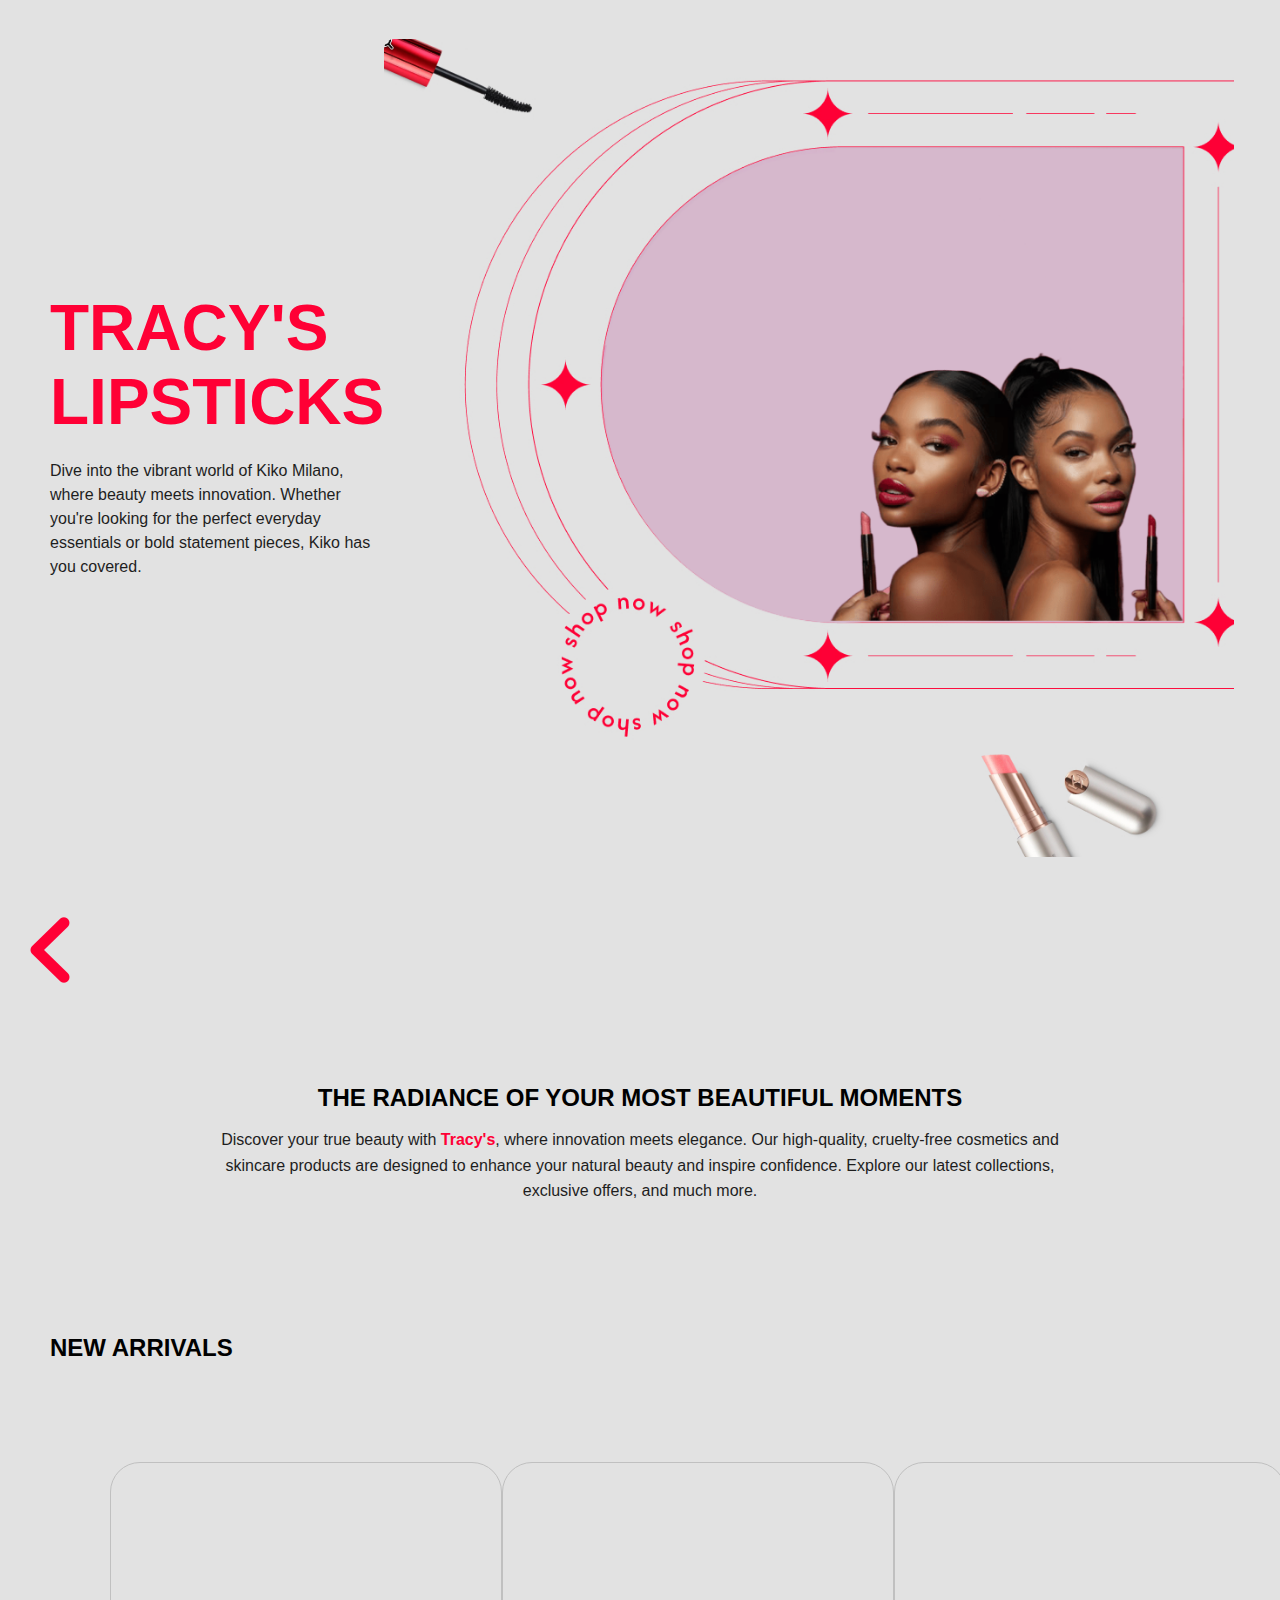
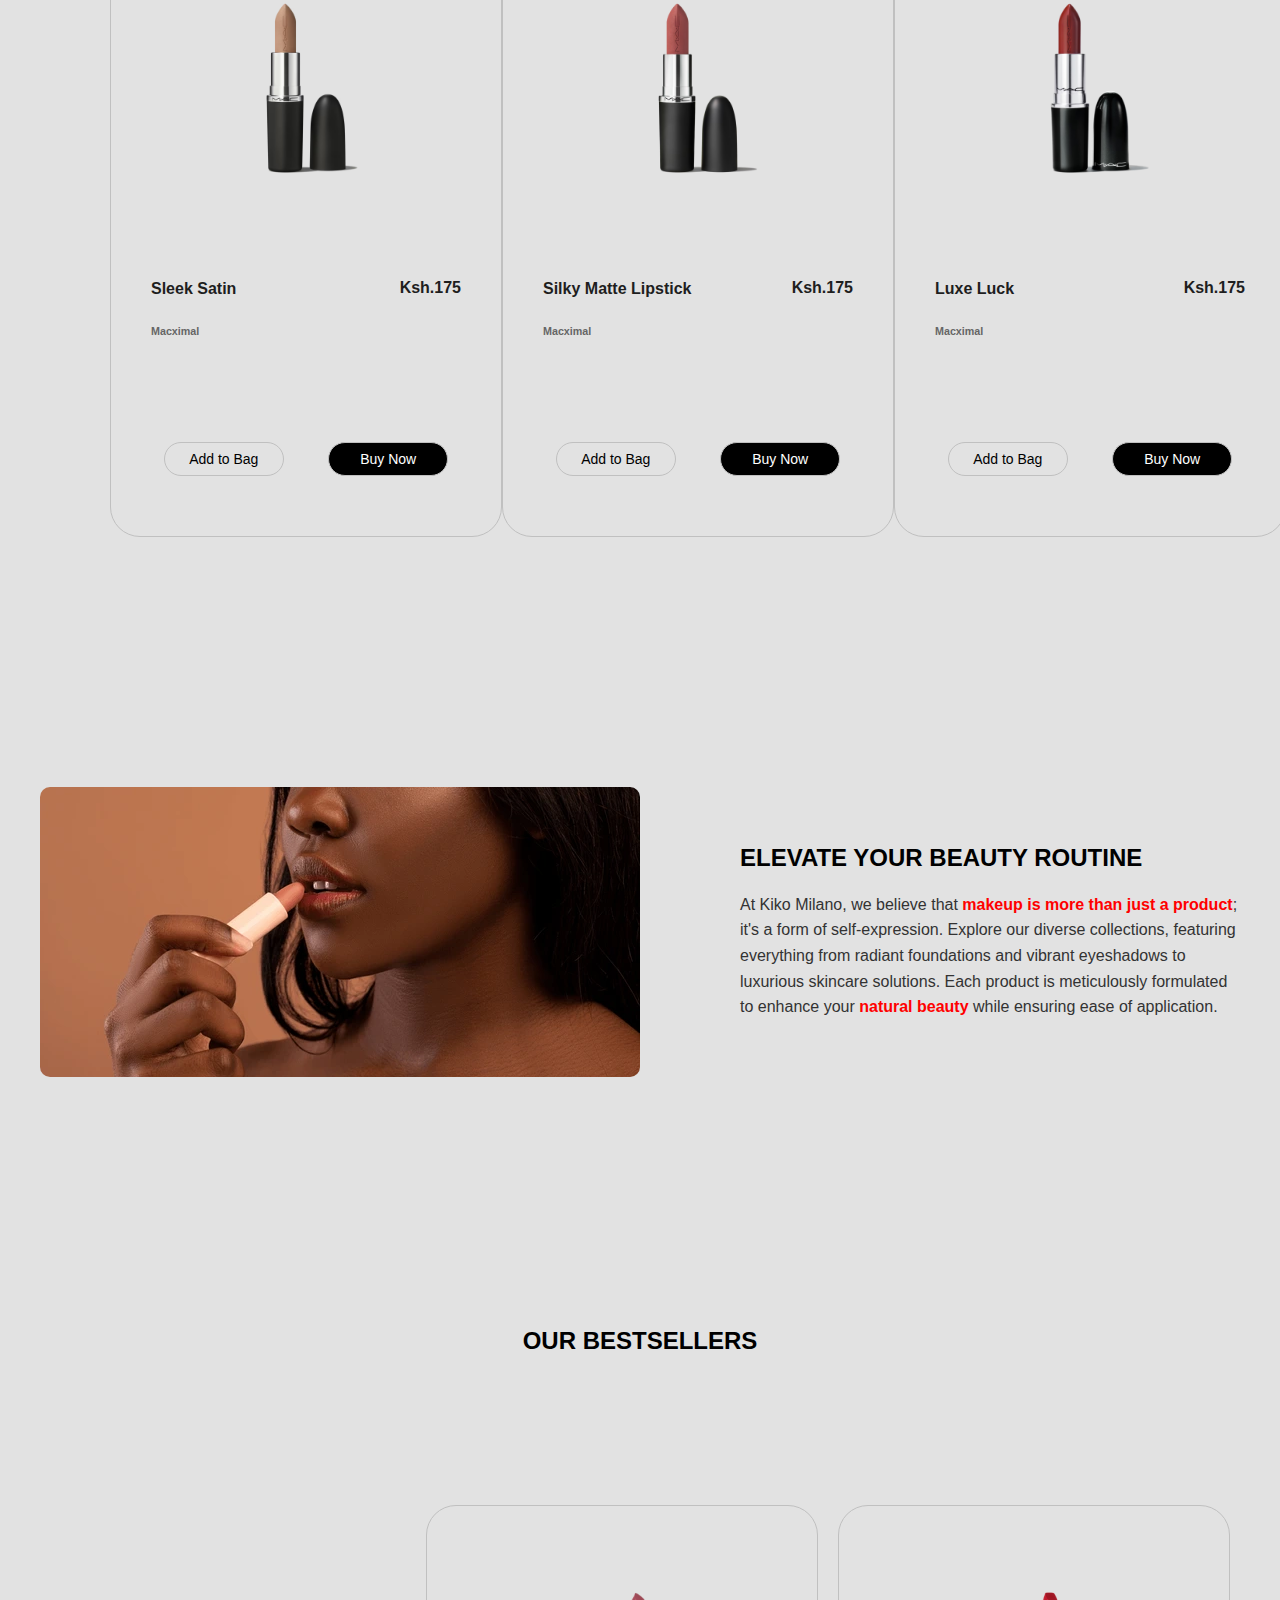
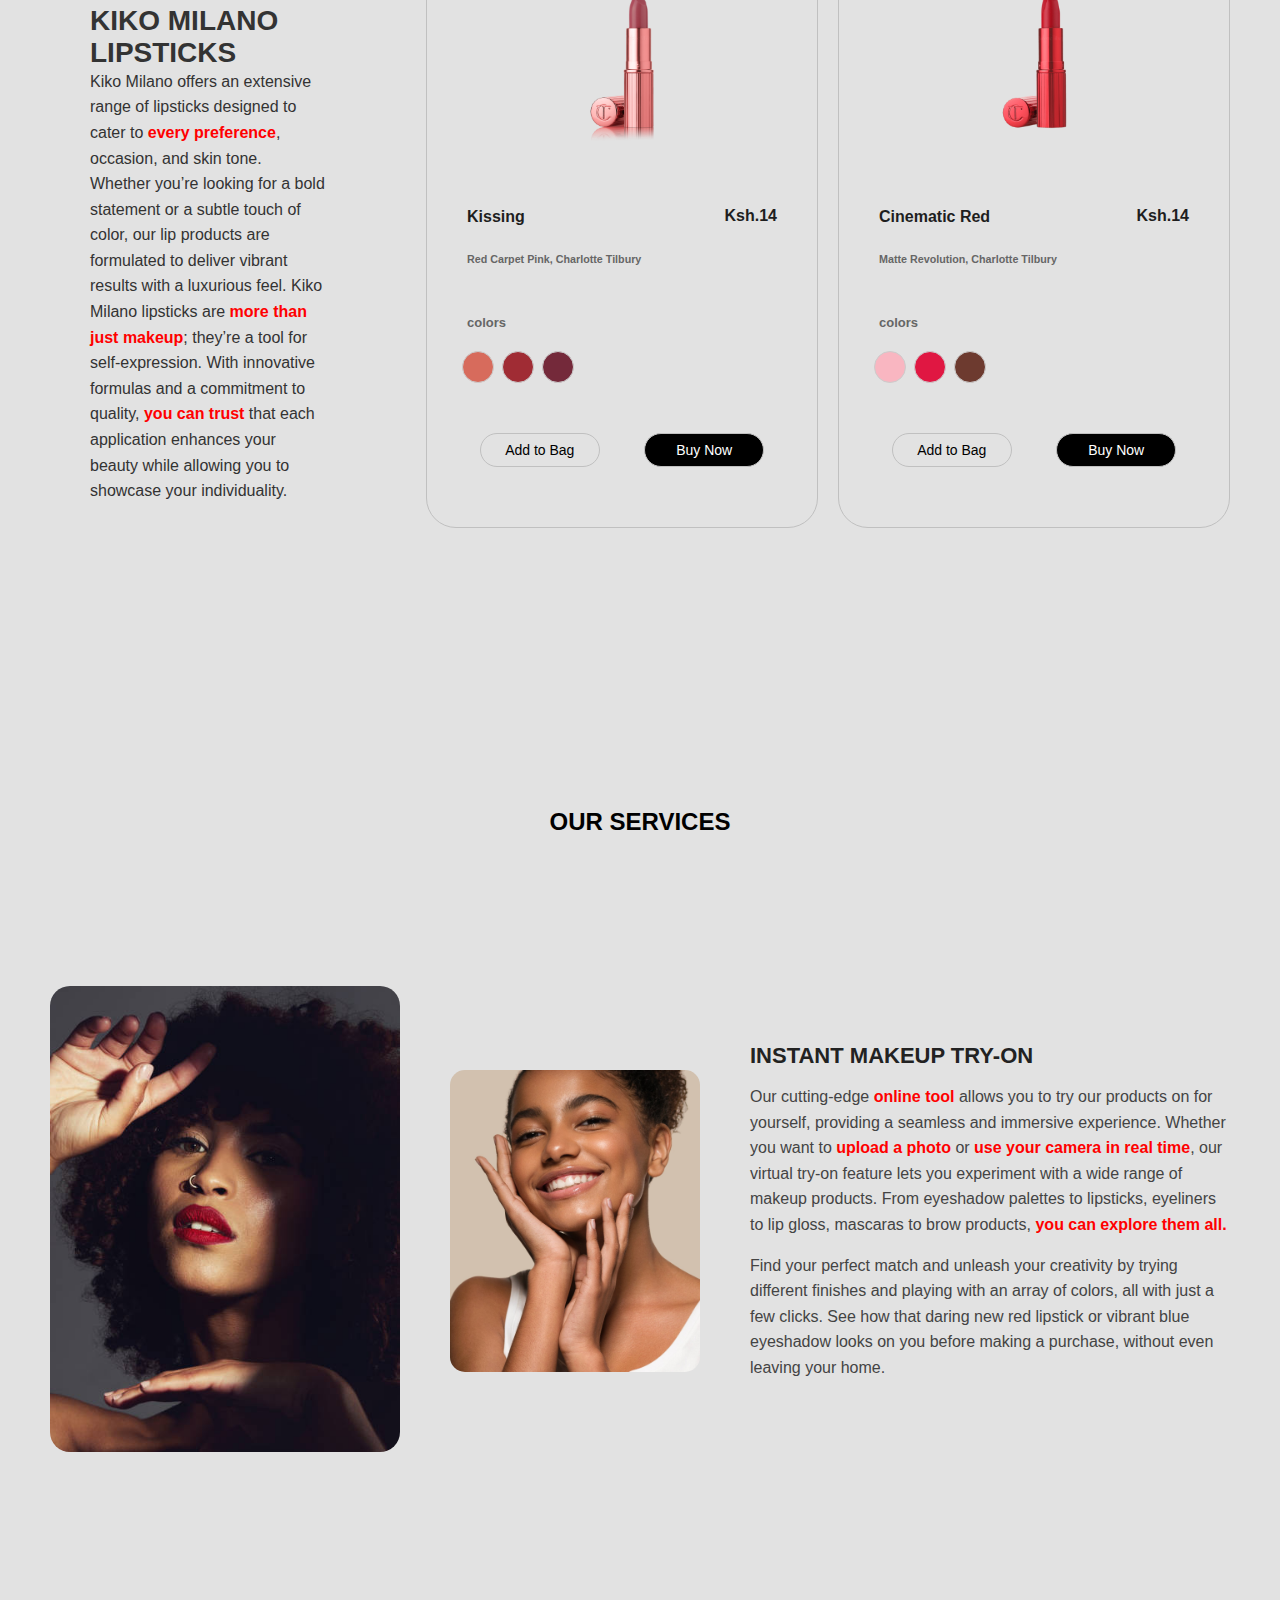
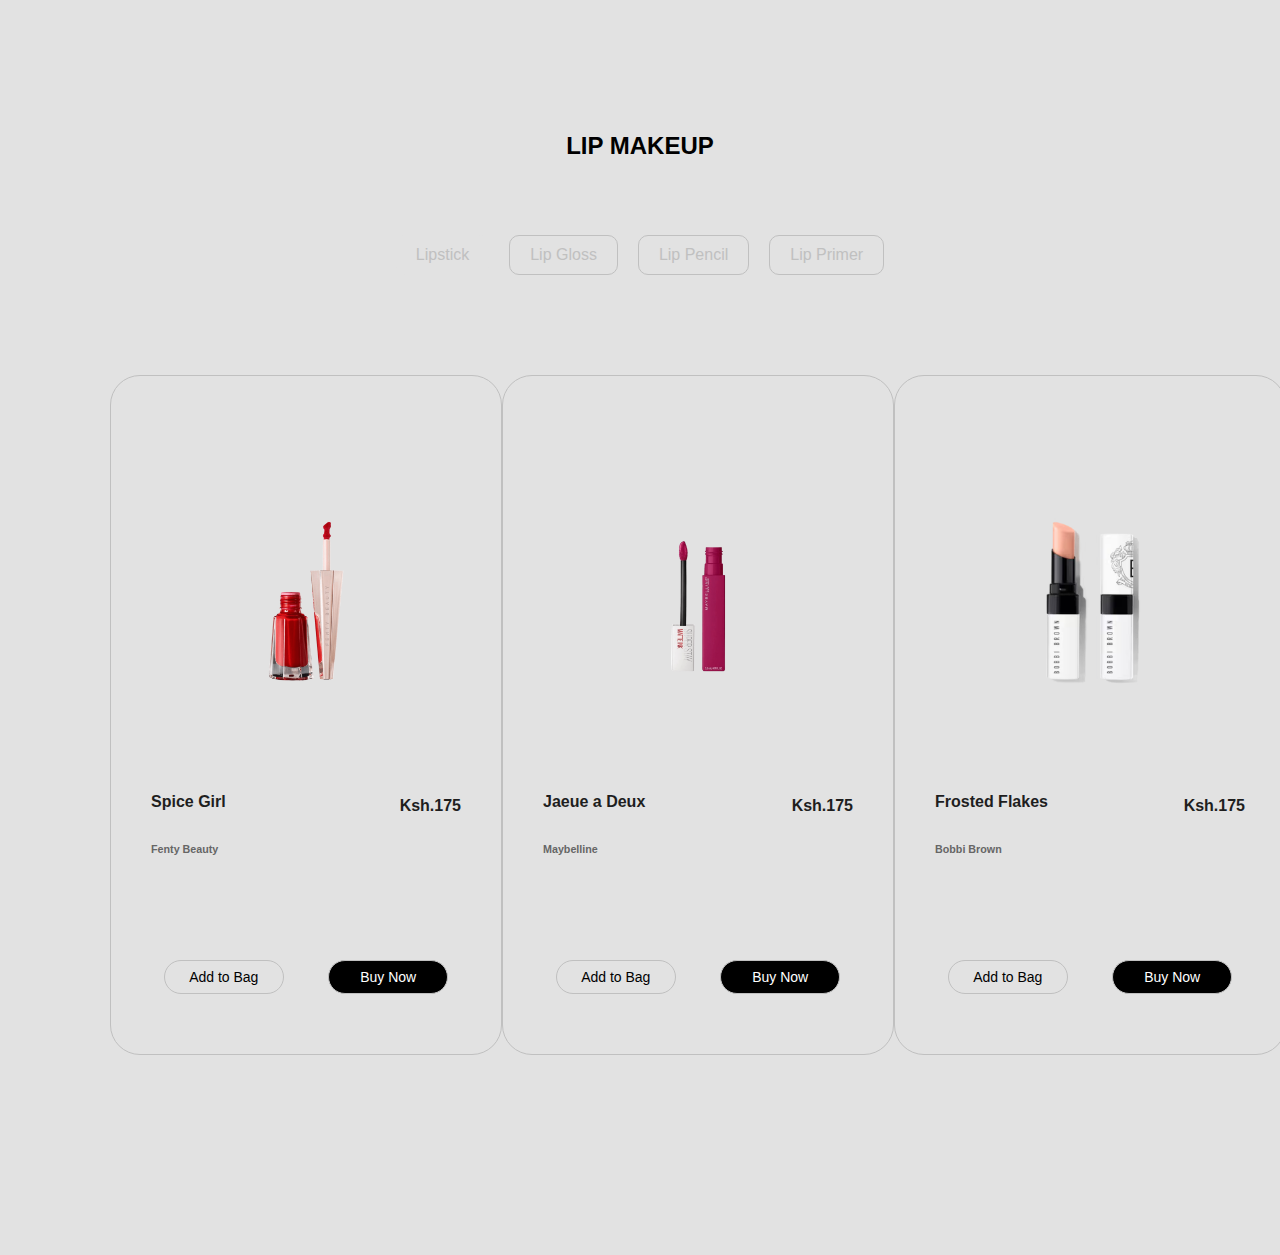
==== lips.html @ 66351087 "html full code" ====
<!DOCTYPE html>
<html lang="en">
<head>
    <meta charset="UTF-8">
    <meta name="viewport" content="width=device-width, initial-scale=1.0">
    <title>Tracy's</title>
    <link rel="stylesheet" href="lips.css">
    <script defer src="lips.js"></script>
</head>

<body>
    <!-- Hero Section -->
    <section class="hero">
        <div class="hero-content">
            <h1>TRACY'S LIPSTICKS</h1>
            <p>Dive into the vibrant world of Kiko Milano, where beauty meets innovation. Whether you're looking for the perfect everyday essentials or bold statement pieces, Kiko has you covered.</p>            
        </div>
        <div class="hero-image">
            <img src="images/hero.png" alt="Hero Banner">
        </div>
    </section>

    <!-- Back Button Section -->
    <div class="back-arrow">
        <a href="index.html#shop-by-category">
          <img src="images/ic_bacc.png" alt="Home">
        </a>
    </div>


    <!-- Highlighted Section -->
    <section class="highlight-section">
        <h2>THE RADIANCE OF YOUR MOST BEAUTIFUL MOMENTS</h2>
        <p>Discover your true beauty with <span class="brand">Tracy's</span>, where innovation meets elegance. Our high-quality, cruelty-free cosmetics and skincare products are designed to enhance your natural beauty and inspire confidence. Explore our latest collections, exclusive offers, and much more.</p>
    </section>

    <!-- New Arrivals Section -->
    <section id="new-arrivals" class="new-arrivals">
        <h2>NEW ARRIVALS</h2>
        <div class="product-grid">
            <div class="product-card">
                <img src="images/mac_one.avif" alt="3D Hydra Lip Gloss">
                <h4>Sleek Satin</h4>
                <p>Ksh.175</p>
                <h6>Macximal</h6>
                <button>Add to Bag</button>
                <button>Buy Now</button>
            </div>
            <div class="product-card">
                <img src="images/mac_two.avif" alt="3D Hydra Lip Oil">
                <h4>Silky Matte Lipstick </h4>
                <p>Ksh.175</p>
                <h6>Macximal</h6>
                <button>Add to Bag</button>
                <button>Buy Now</button>
            </div>
            <div class="product-card">
                <img src="images/mac_three.avif" alt="Mascara">
                <h4>Luxe Luck</h4>
                <p>Ksh.175</p>
                <h6>Macximal</h6>
                <button>Add to Bag</button>
                <button>Buy Now</button>
            </div>
            <div class="product-card">
                <img src="images/mac_four.avif" alt="Water Eyeshadow">
                <h4>Lusterglass Sheer Shine</h4>
                <p>Ksh.175</p>
                <h6>Macximal</h6>
                <button>Add to Bag</button>
                <button>Buy Now</button>
            </div>
        </div>
    </section>

    <!-- Routine Section -->
    <section class="beauty-routine">
        <div class="beauty-container">
            <div class="beauty-image">
                <img src="images/elevate.png" alt="Beauty Model">
            </div>
            <div class="beauty-text">
                <h2>ELEVATE YOUR BEAUTY ROUTINE</h2>
                <p>
                    At Kiko Milano, we believe that <span class="highlight">makeup is more than just a product</span>;
                    it's a form of self-expression. Explore our diverse collections, featuring everything from radiant 
                    foundations and vibrant eyeshadows to luxurious skincare solutions. Each product is meticulously 
                    formulated to enhance your <span class="highlight">natural beauty</span> while ensuring ease of application.
                </p>                
            </div>
        </div>
    </section>


    <!-- Bestsellers Section -->
    <section id="bestsellers" class="bestsellers">
        <h2>OUR BESTSELLERS</h2>
        <div class="bestseller-section active" id="lipstick">
            <div class="bestsellers-container">
                <!-- Left Text Section -->
                <div class="bestsellers-text">
                    <h3>KIKO MILANO LIPSTICKS</h3>
                    <p>
                        Kiko Milano offers an extensive range of lipsticks designed to cater to <span class="highlight">every preference</span>, 
                        occasion, and skin tone. Whether you’re looking for a bold statement or a subtle touch of color, our lip products 
                        are formulated to deliver vibrant results with a luxurious feel. Kiko Milano lipsticks are <span class="highlight">more 
                        than just makeup</span>; they’re a tool for self-expression. With innovative formulas and a commitment to quality, 
                        <span class="highlight">you can trust</span> that each application enhances your beauty while allowing you to showcase 
                        your individuality.
                    </p>
                </div>

                <!-- Right Product Grid -->
                <div class="bestsellers-grid">
                    <div class="bestsellers-card">
                        <img src="images/seller_one.png" alt="Hydra Shiny Lip Stylo">
                        <h4>Kissing</h4>
                        <p>Ksh.14</p>
                        <h6>Red Carpet Pink, Charlotte Tilbury</h6>  
                        <h5>colors</h5>                  
                        <div class="color-options">
                            <span class="color-circle" style="background-color: #d76b5c;"></span>
                            <span class="color-circle" style="background-color: #a02c34;"></span>
                            <span class="color-circle" style="background-color: #74293a;"></span>
                        </div>                    
                        <button class="add-to-bag">Add to Bag</button>
                        <button class="buy-now">Buy Now</button>
                    </div>

                    <div class="bestsellers-card">
                        <img src="images/seller_two.png" alt="Jelly Stylo">
                        <h4>Cinematic Red</h4>            
                        <p>Ksh.14</p>
                        <h6>Matte Revolution, Charlotte Tilbury</h6>
                        <h5>colors</h5>
                        <div class="color-options">
                            <span class="color-circle" style="background-color: #f9b6c1;"></span>
                            <span class="color-circle" style="background-color: #e01742;"></span>
                            <span class="color-circle" style="background-color: #6d3a2f;"></span>
                        </div>                    
                        <button class="add-to-bag">Add to Bag</button>
                        <button class="buy-now">Buy Now</button>
                    </div>
                </div>
            </div>
        </div>
    </section>

    
    <!-- Services Section -->
    <section id="services" class="services">
        <h2>OUR SERVICES</h2>    
        <div class="services-container">
            <!-- Left Side: Images -->
            <div class="services-images">
                <img src="images/serve_one.jpg" alt="Makeup Try-On" class="large-image">
                <img src="images/serve_two.jpg" alt="Makeup Try-On Result" class="small-image">
            </div>

            <!-- Right Side: Text Content -->
            <div class="services-text">
                <h3>INSTANT MAKEUP TRY-ON</h3>
                <p>
                    Our cutting-edge <a href="#">online tool</a> allows you to try our products on for yourself, 
                    providing a seamless and immersive experience. Whether you want to 
                    <a href="#">upload a photo</a> or <a href="#">use your camera in real time</a>, our virtual try-on feature 
                    lets you experiment with a wide range of makeup products. From eyeshadow palettes to lipsticks, 
                    eyeliners to lip gloss, mascaras to brow products, 
                    <span class="highlight">you can explore them all.</span>
                </p>
                <p>
                    Find your perfect match and unleash your creativity by trying different finishes 
                    and playing with an array of colors, all with just a few clicks. See how that 
                    daring new red lipstick or vibrant blue eyeshadow looks on you before making 
                    a purchase, without even leaving your home.
                </p>
            </div>
        </div>
    </section>


    <!-- Lip Makeup Section -->
    <section id="lip-makeup" class="lip-makeup">
        <h2>LIP MAKEUP</h2>
        <div class="tabs">
            <button class="tab active" data-tab="lipstick">Lipstick</button>
            <button class="tab" data-tab="lip-gloss">Lip Gloss</button>
            <button class="tab" data-tab="lip-pencil">Lip Pencil</button>
            <button class="tab" data-tab="lip-primer">Lip Primer</button>
        </div>
        <div class="product-grid">
            <div class="makeup-card">
                <img src="images/fenty.png" alt="Satin Shine Lipstick">                
                <h4>Spice Girl</h4>
                <p>Ksh.175</p>
                <h6>Fenty Beauty</h6>
                <button>Add to Bag</button>
                <button>Buy Now</button>
            </div>
            <div class="makeup-card">
                <img src="images/maybelline.png" alt="Hydra-Glow Lipstick">
                <h4>Jaeue a Deux</h4>
                <p>Ksh.175</p>
                <h6>Maybelline</h6>
                <button>Add to Bag</button>
                <button>Buy Now</button>
            </div>
            <div class="makeup-card">
                <img src="images/luxe.avif" alt="Glass Glaze Lip Lacquer">
                <h4>Frosted Flakes</h4>
                <p>Ksh.175</p>
                <h6>Bobbi Brown</h6>
                <button>Add to Bag</button>
                <button>Buy Now</button>
            </div>
            <div class="makeup-card">
                <img src="images/ysl.png" alt="Watery Touch Lip Stylo">                
                <h4>Platinum Spray</h4>
                <p>Ksh.175</p>
                <h6>Yves Saint Laurent</h6>
                <button>Add to Bag</button>
                <button>Buy Now</button>
            </div>
        </div>
    </section>
</body>
</html>
---- lips.css ----
/* Global Styles */
body {
  margin: 0;
  font-family: "AFACAD", sans-serif;
  color: #1E1E1E;
  background-color: #E2E2E2;
}

h1, h2, h3 {
  font-family: "ENGRAVERSGOTHIC", sans-serif;
  color: #FF0035;
  margin: 0;
}

h1 {
  font-size: 64px;
}

h2 {
  font-size: 48px;
}

h3 {
  font-size: 32px;
}

h4 {
  font-size: 16px;
  color: #1E1E1E;
  margin: 0;
  line-height: 1.5;
}

p {
  font-size: 16px;
  color: #1E1E1E;
  margin: 0;
  line-height: 1.5;
}

/* Hero Section */
.hero {
  display: flex;
  justify-content: space-between;
  align-items: center;
  height: 100vh; /* Ensures it takes the full height of the viewport */
  padding: 50px;
  background-color: #E2E2E2;
  box-sizing: border-box; /* Includes padding in the height calculation */
}

.hero-content {
  max-width: 50%;
}

.hero-content h1 {
  margin-bottom: 20px;
}

.hero-content p {
  margin-bottom: 30px;
}

.hero-buttons button {
  font-size: 16px;
  padding: 10px 20px;
  margin-right: 15px;
  border: none;
  cursor: pointer;
  background-color: #FF0035;
  color: #FFF;
  border-radius: 5px;
}

.hero-image img {
  width: 850px;
  height: auto;
  border-radius: 10px;
}

/* Back Button Styling */
.back-button {
  position: absolute; /* Position it at the top-left of the page */
  top: 20px;
  left: 20px;
  cursor: pointer;
  z-index: 1000; /* Make sure it's above other elements */
}

.back-icon {
  width: 40px; /* Adjust the size of the back icon */
  height: auto;
  transition: transform 0.3s ease; /* Add transition effect */
}

.back-icon:hover {
  transform: scale(1.1); /* Enlarge the icon on hover */
}



/* Highlight Section */
.highlight-section {
  text-align: center;
  padding: 80px 15%;
  background-color: #E2E2E2;
}

.highlight-section h2 {
  font-size: 24px;
  font-family: "ENGRAVERSGOTHIC", sans-serif;
  font-weight: bold;
  text-transform: uppercase;
  color: #000;
  margin-bottom: 15px;
}

.highlight-section p {
  font-size: 16px;
  color: #1E1E1E;
  line-height: 1.6;
}

.highlight-section .brand {
  color: #FF0035;
  font-weight: bold;
}


/* New Arrivals */
.new-arrivals {
  text-align: left;
  padding: 50px;
  background-color: #E2E2E2;
}

.new-arrivals h2 {
  font-size: 24px;
  font-family: "ENGRAVERSGOTHIC", sans-serif;
  font-weight: bold;
  text-transform: uppercase;
  color: #000;
  margin-bottom: 100px;
}

.new-arrivals .product-grid {
  display: grid;
  width: 90%;
  margin-left: 60px;
  grid-template-columns: repeat(4, 1fr);
}

.product-card {
  width: 350px;
  border: 1px solid #C0C0C0;
  padding: 20px;
  border-radius: 30px;
  text-align: center;
  background-color: #E2E2E2;
}

.product-card img {
  width: 60%;
  height: auto;
  margin-top: 100px;
  border-radius: 5px;
}

.product-card h4 {
  text-align: left;
  font-weight: bold;
  font-family: "AFACAD", sans-serif;
  margin-top: 80px;
  margin-left: 20px;
}

.product-card h6 {
  text-align: left;
  color: #666;
  margin-left: 20px;
}

.product-card p {
  text-align: right;
  font-weight: bold;
  font-family: "AFACAD", sans-serif;
  margin-top: -25px;
  margin-right: 20px;
}

.product-card button {
  width: 120px;
  font-size: 14px;
  padding: 8px 15px;
  margin-top: 80px;
  margin-bottom: 40px;
  margin-right: 20px;
  margin-left: 20px;
  border: none;
  cursor: pointer;
  background-color: #E2E2E2;
  color: #000;
  border: 1px solid #C0C0C0;
  border-radius: 35px;
}

.product-card button:last-of-type {
  background-color: black;
  color: white;
}


/* Beauty Routine Section */
.beauty-routine {
  padding: 50px 0;
  background-color: #E2E2E2;
  margin-top: 150px;
  margin-bottom: 150px;
}

.beauty-container {
  display: flex;
  align-items: center;
  justify-content: space-between;
  max-width: 1200px;
  margin: 0 auto;
  gap: 100px;
}

.beauty-image {
  flex: 1;
}

.beauty-image img {
  width: 600px;
  height: auto;
  border-radius: 10px;
  display: block;
}

.beauty-text {
  flex: 1;
  text-align: left;
}

.beauty-text h2 {
  font-size: 24px;
  font-weight: bold;
  color: #000;
}

.beauty-text p {
  font-size: 16px;
  color: #333;
  line-height: 1.6;
  margin-top: 20px;
}

.highlight {
  color: red;
  font-weight: bold;
}


/* Bestsellers Section */
.bestsellers {
  padding: 50px;
  background-color: #E2E2E2;
  text-align: center;
  margin-bottom: 150px;
}

.bestsellers h2 {
  font-size: 24px;
  font-weight: bold;
  color: #000;
  margin-bottom: 30px;
}

.bestsellers-container {
  display: flex;
  margin: 0 auto;
  max-width: 1500px;
  margin-top: 150px;
  gap: 100px;
}

.bestsellers-text {
  flex: 1;
  text-align: left;
  max-width: 800px;
  margin-left: 40px;
  margin-top: 100px;
}

.bestsellers-text h3 {
  font-size: 28px;
  font-weight: bold;
  color: #333;
}

.bestsellers-text p {
  font-size: 16px;
  color: #333;
  line-height: 1.6;
}

.highlight {
  color: red;
  font-weight: bold;
}

.bestsellers-grid {
  flex: 1;
  display: grid;
  grid-template-columns: repeat(2, 1fr);
  gap: 20px;
}

.bestsellers-card {
  width: 350px;
  border: 1px solid #C0C0C0;
  padding: 20px;
  border-radius: 30px;
  text-align: center;
  background-color: #E2E2E2;
}

.bestsellers-card img {
  width: 50%;
  height: auto;
  margin-top: 50px;
  border-radius: 5px;
}

.bestsellers-card h4 {
  text-align: left;
  font-weight: bold;
  font-family: "AFACAD", sans-serif;
  margin-top: 50px;
  margin-left: 20px;
}

.bestsellers-card h5 {
  text-align: left;
  font-size: 13px;
  font-weight: bold;
  color: #666;
  margin-top: 50px;
  font-family: "AFACAD", sans-serif;
  margin-left: 20px;
}

.bestsellers-card h6 {
  text-align: left;
  color: #666;
  margin-left: 20px;
}

.bestsellers-card p {
  text-align: right;
  font-weight: bold;
  font-family: "AFACAD", sans-serif;
  margin-top: -25px;
  margin-right: 20px;
}

.bestsellers-card button {
  width: 120px;
  font-size: 14px;
  padding: 8px 15px;
  margin-top: 40px;
  margin-bottom: 40px;
  margin-right: 20px;
  margin-left: 20px;
  border: none;
  cursor: pointer;
  background-color: #E2E2E2;
  color: #000;
  border: 1px solid #C0C0C0;
  border-radius: 35px;
}

.bestsellers-card button:last-of-type {
  background-color: black;
  color: white;
}

.color-options {
  display: flex;
  justify-content: left;
  gap: 8px;
  margin: 10px 0;
  margin-top: 20px;
  margin-left: 15px;
}

.color-circle {
  width: 30px;
  height: 30px;
  border-radius: 50%;
  display: inline-block;
  border: 1px solid #ccc;
}

.see-colors {
  font-size: 12px;
  color: #666;
}


/* Services Section */
.services {
  padding: 80px 50px;
  background-color: #E2E2E2;
  text-align: center;
  margin-bottom: 150px;
}

.services h2 {
  font-size: 24px;
  font-weight: bold;
  color: #000;
  margin-bottom: 20px;
}


/* Services Content */
.services-container {
  display: flex;
  align-items: center;
  justify-content: center;
  max-width: 1200px;
  margin: 0 auto;
  margin-top: 150px;
  gap: 350px;
}

/* Left: Image Container */
.services-images {
  position: relative;
  display: flex;
  align-items: center;
  gap: 20px;
}

.large-image {
  width: 350px;
  border-radius: 20px;
}

.small-image {
  width: 250px;
  position: absolute;
  right: -300px;
  bottom: 80px;
  border-radius: 15px;
}

/* Right: Text Content */
.services-text {
  text-align: left;
  max-width: 500px;
}

.services-text h3 {
  font-size: 22px;
  font-weight: bold;
  color: #222;
  margin-bottom: 15px;
}

.services-text p {
  font-size: 16px;
  color: #444;
  line-height: 1.6;
  margin-bottom: 15px;
}

.services-text a {
  color: red;
  text-decoration: none;
  font-weight: bold;
}

.highlight {
  color: red;
  font-weight: bold;
}


/* Lip Makeup Section */
.lip-makeup {
  padding: 50px;
  background-color: #E2E2E2;
  margin-bottom: 150px;
}

.lip-makeup h2 {
  font-size: 24px;
  font-weight: bold;
  color: #000;
  margin-bottom: 20px;
  text-align: center;
  margin-bottom: 30px;
}

.lip-makeup .product-grid {
  display: grid;
  width: 90%;
  margin-left: 60px;
  grid-template-columns: repeat(4, 1fr);
}

.tabs {
  display: flex;
  justify-content: center;
  margin-top: 75px;
  margin-bottom: 100px;
}

.tabs .tab {
  font-size: 16px;
  padding: 10px 20px;
  margin: 0 10px;
  border: 1px solid #C0C0C0;
  cursor: pointer;
  background-color: #E2E2E2;
  color: #C0C0C0;
  border-radius: 10px;
}

.tabs .tab.active {
  background-color: #E2E2E2;
  color: #C0C0C0;
  border: none;
}



.makeup-card {
  width: 350px;
  border: 1px solid #C0C0C0;
  padding: 20px;
  border-radius: 30px;
  text-align: center;
  background-color: #E2E2E2;
}

.makeup-card img {
  width: 60%;
  height: auto;
  margin-top: 100px;
  border-radius: 5px;
}

.makeup-card h4 {
  text-align: left;
  font-weight: bold;
  font-family: "AFACAD", sans-serif;
  margin-top: 80px;
  margin-left: 20px;
}

.makeup-card p {
  text-align: right;
  font-weight: bold;
  font-family: "AFACAD", sans-serif;
  margin-top: -20px;
  margin-right: 20px;
}

.makeup-card h6 {
  text-align: left;
  color: #666;
  margin-left: 20px;
}

.makeup-card button {
  width: 120px;
  font-size: 14px;
  padding: 8px 15px;
  margin-top: 80px;
  margin-bottom: 40px;
  margin-right: 20px;
  margin-left: 20px;
  border: none;
  cursor: pointer;
  background-color: #E2E2E2;
  color: #000;
  border: 1px solid #C0C0C0;
  border-radius: 35px;
}

.makeup-card button:last-of-type {
  background-color: black;
  color: white;
}
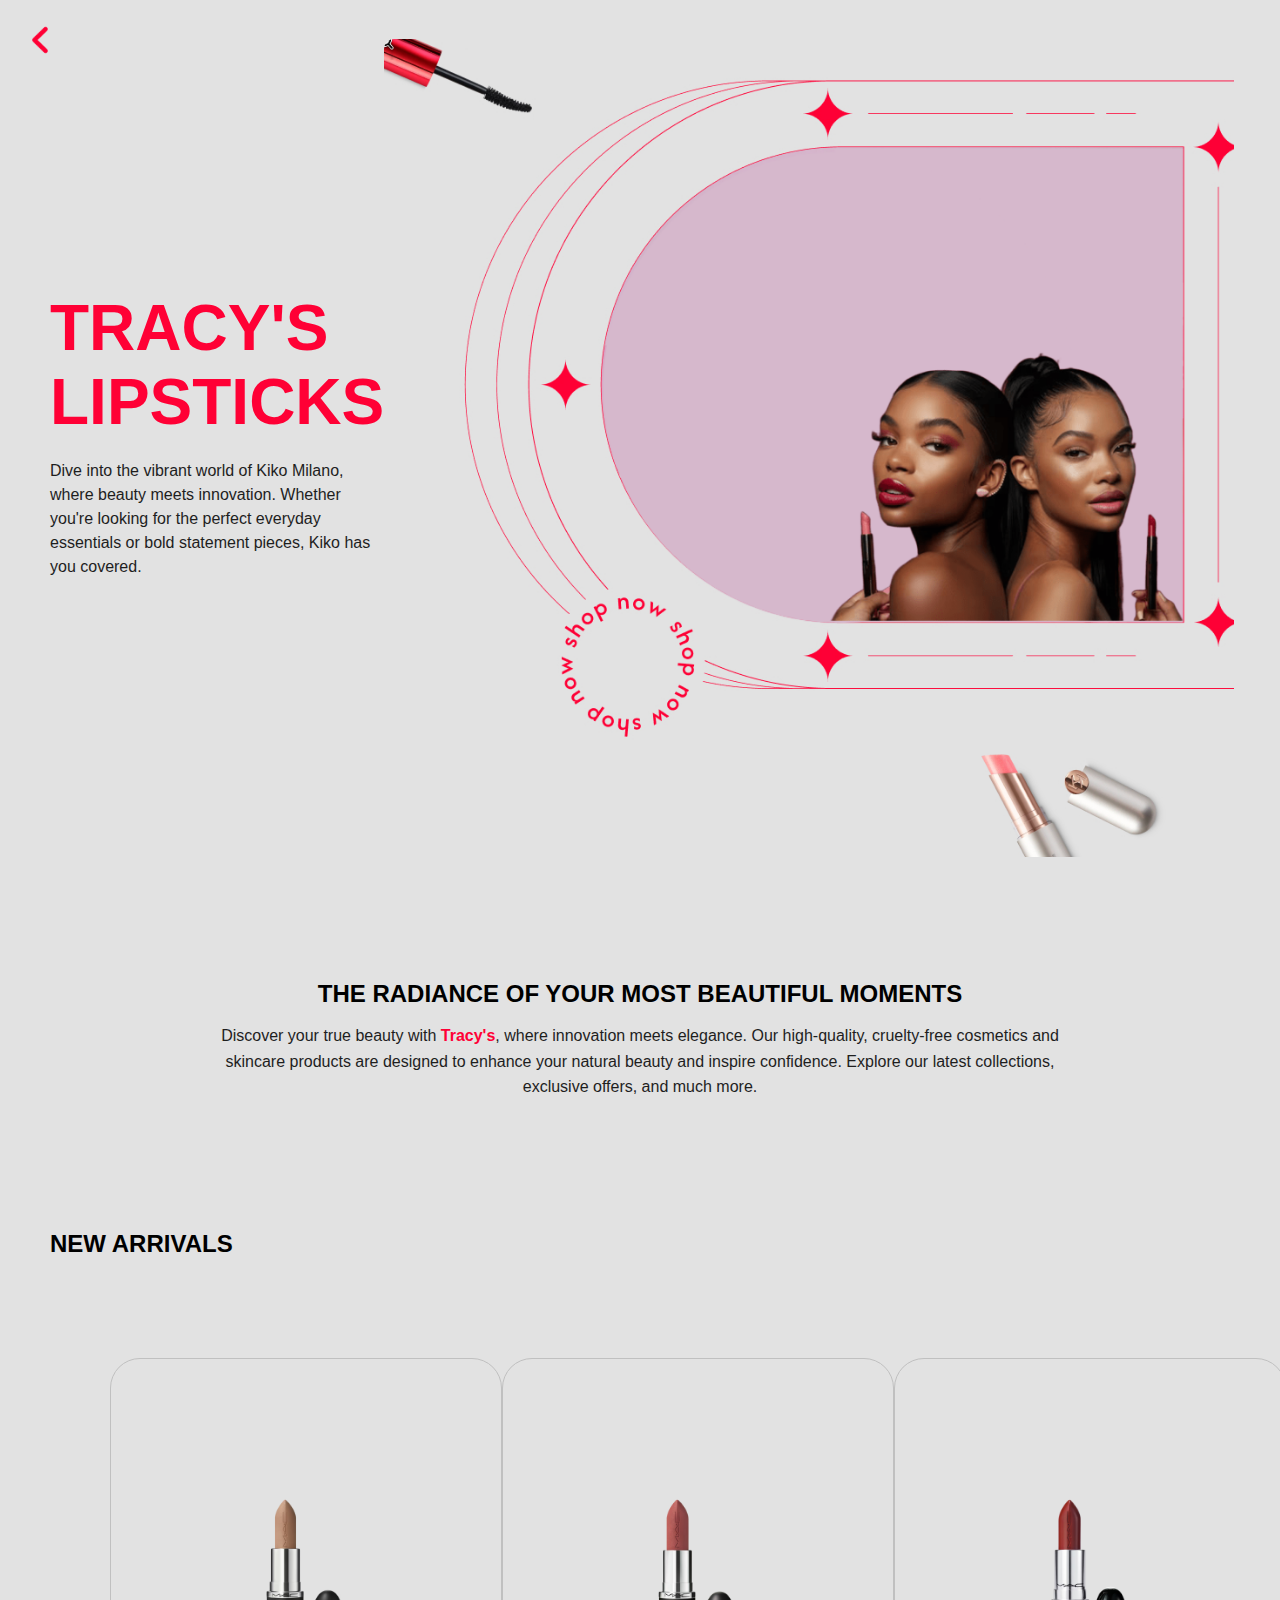
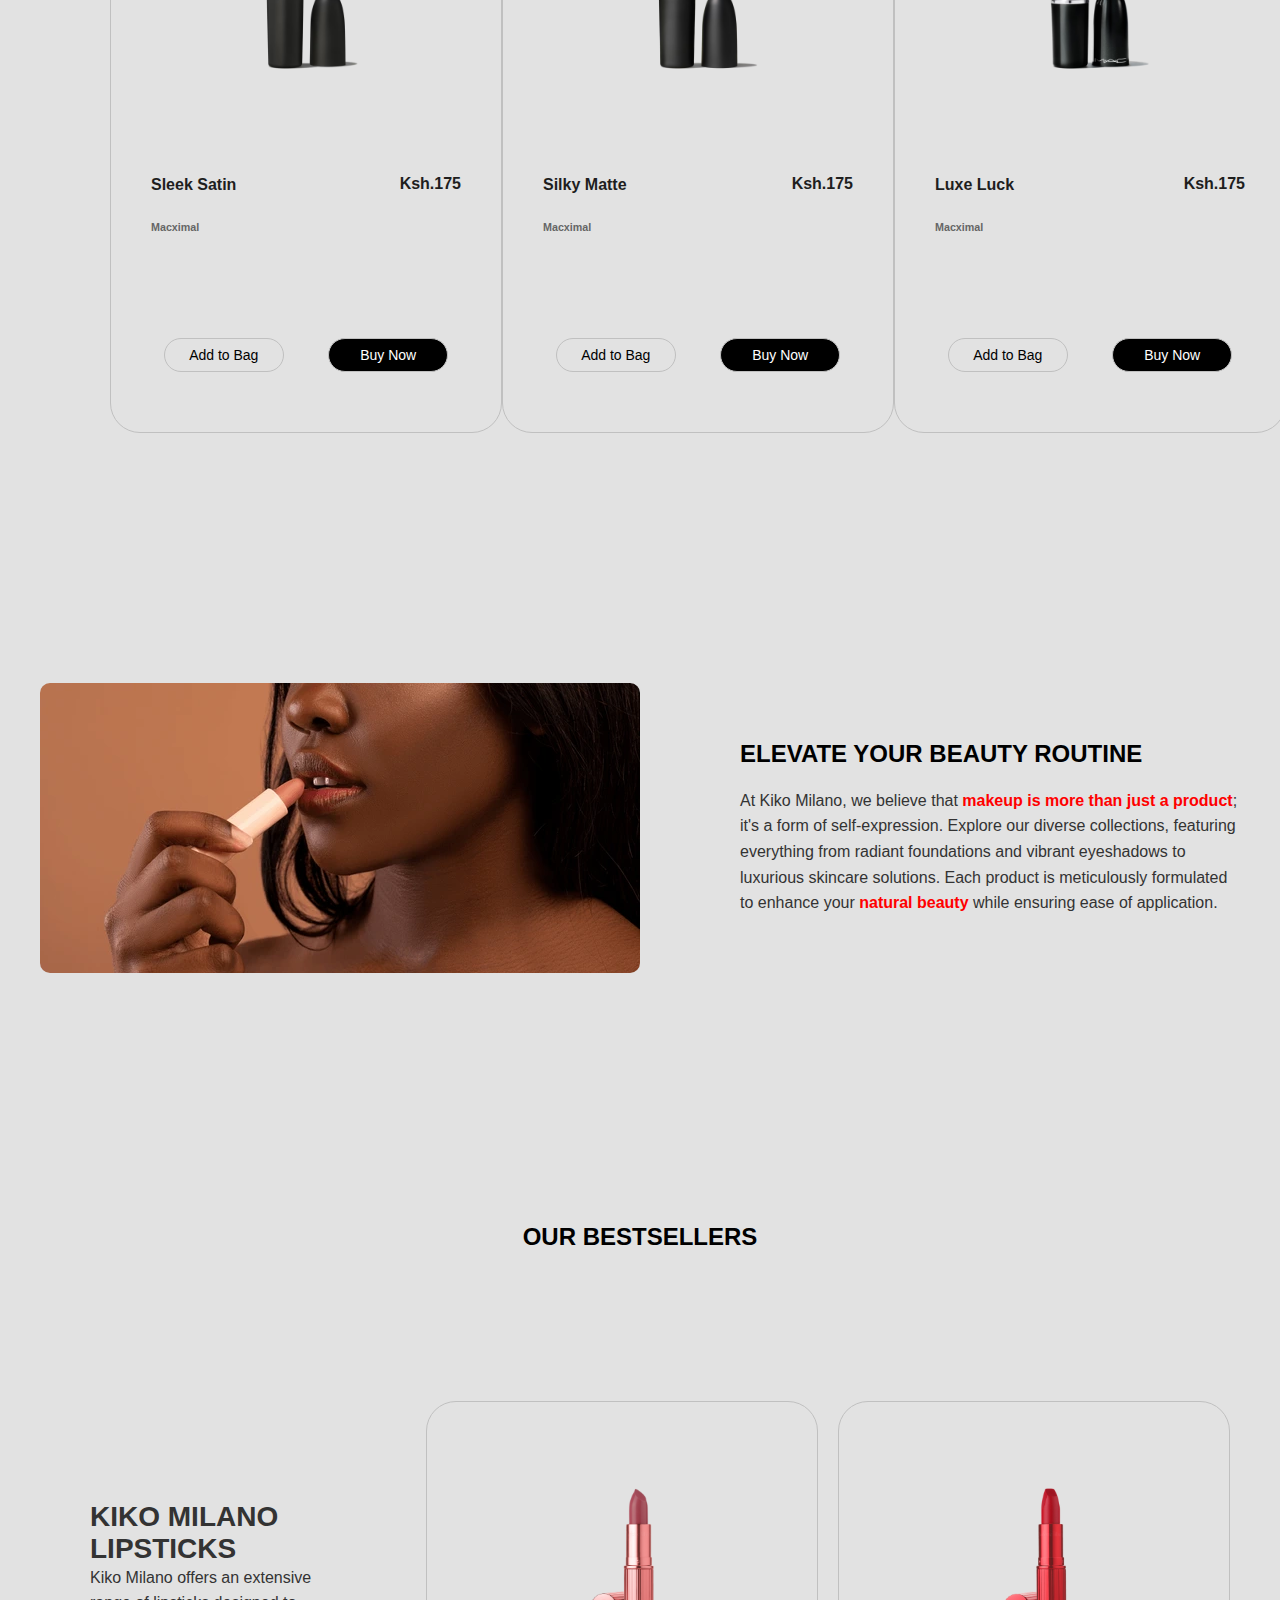
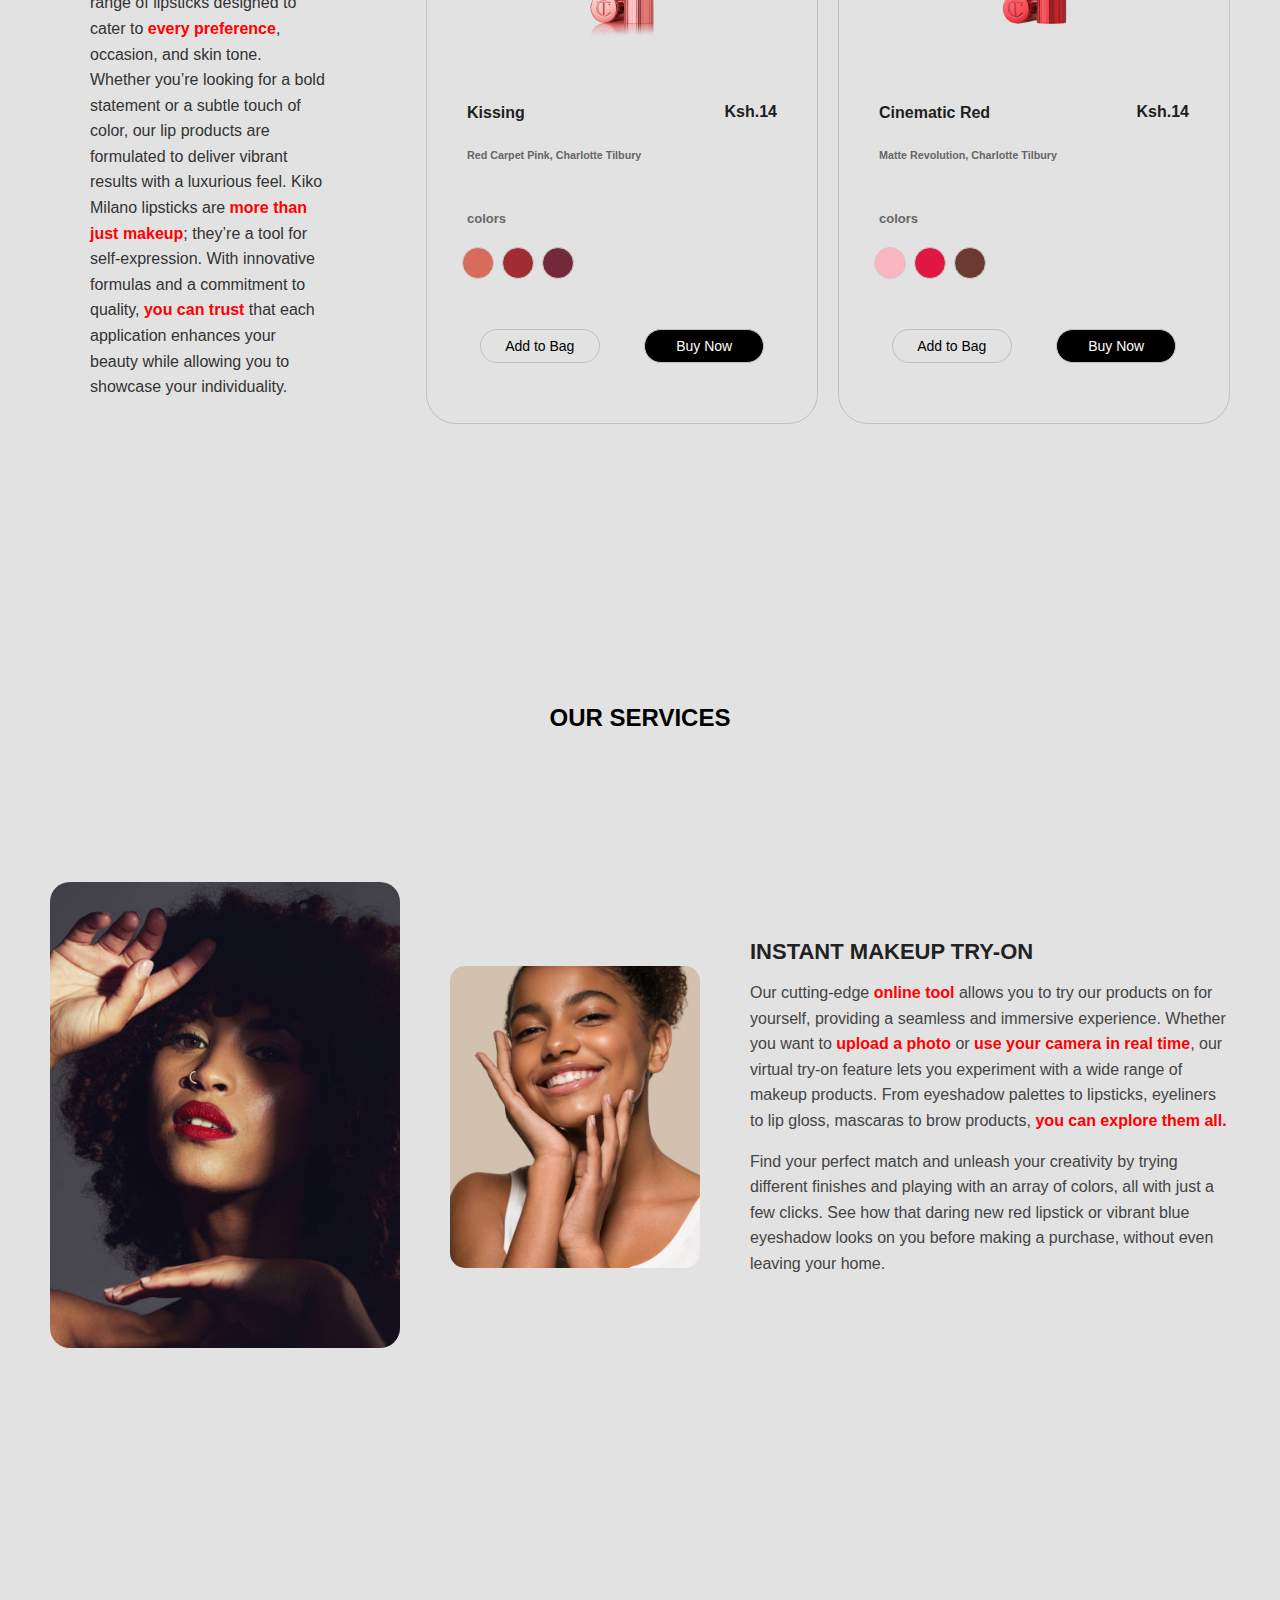
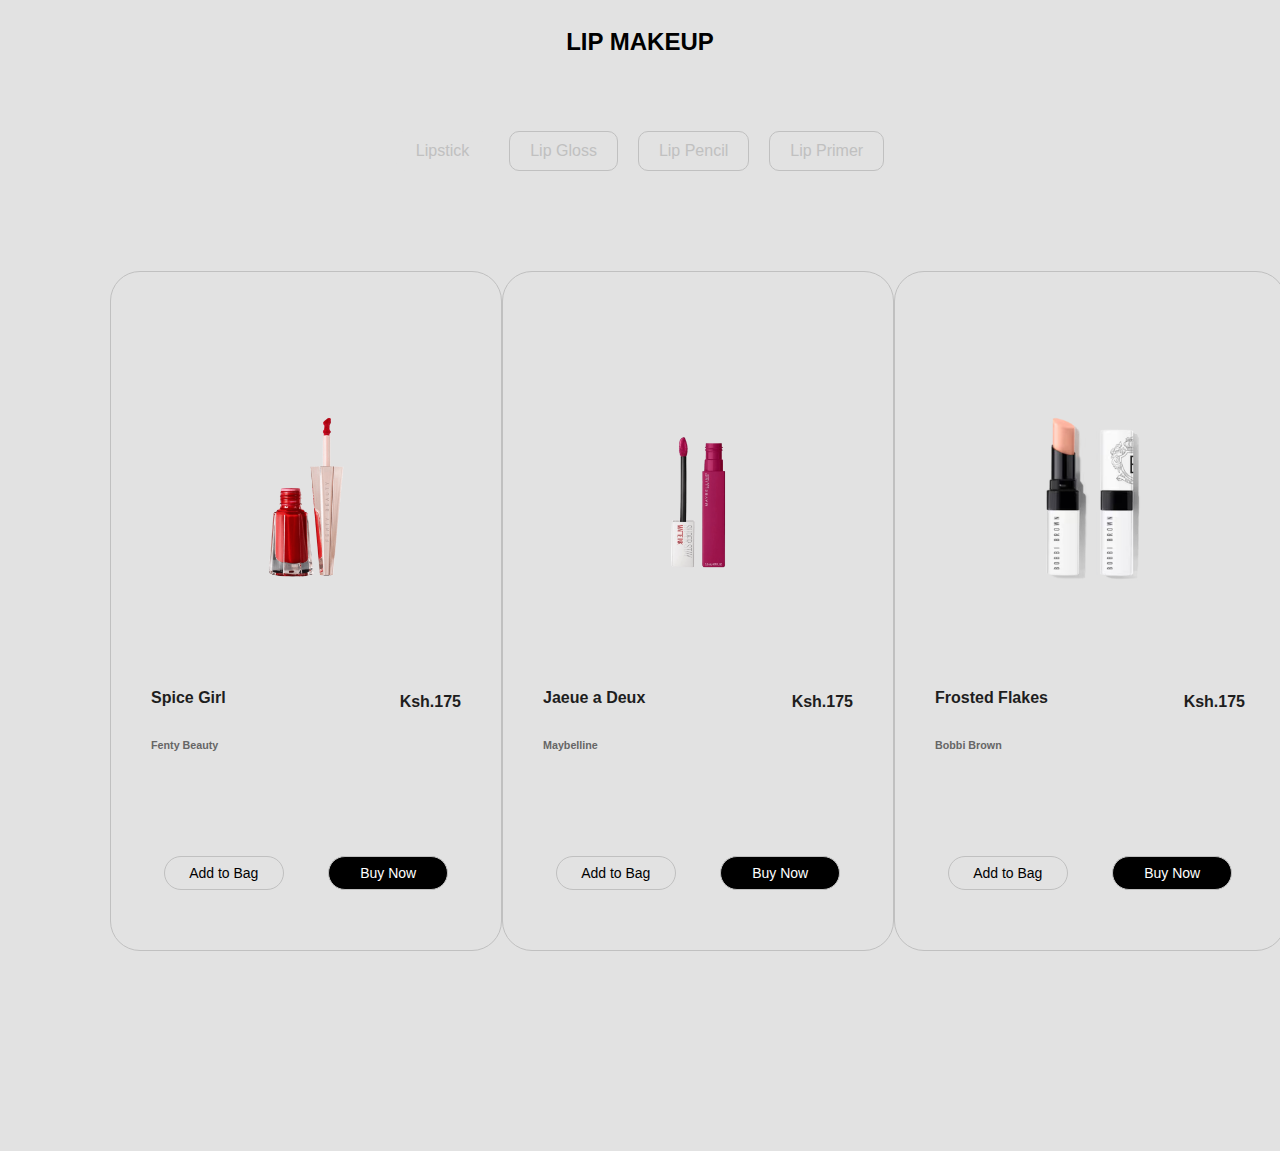
==== commit 5096d584: "mobile view cards update" ====
--- a/lips.html
+++ b/lips.html
@@ -48,7 +48,7 @@
             </div>
             <div class="product-card">
                 <img src="images/mac_two.avif" alt="3D Hydra Lip Oil">
-                <h4>Silky Matte Lipstick </h4>
+                <h4>Silky Matte</h4>
                 <p>Ksh.175</p>
                 <h6>Macximal</h6>
                 <button>Add to Bag</button>
@@ -64,7 +64,7 @@
             </div>
             <div class="product-card">
                 <img src="images/mac_four.avif" alt="Water Eyeshadow">
-                <h4>Lusterglass Sheer Shine</h4>
+                <h4>Lusterglass Shine</h4>
                 <p>Ksh.175</p>
                 <h6>Macximal</h6>
                 <button>Add to Bag</button>
--- a/lips.css
+++ b/lips.css
@@ -1,6 +1,7 @@
 /* Global Styles */
 body {
   margin: 0;
+  padding: 0;
   font-family: "AFACAD", sans-serif;
   color: #1E1E1E;
   background-color: #E2E2E2;
@@ -78,23 +79,22 @@
   border-radius: 10px;
 }
 
-/* Back Button Styling */
-.back-button {
-  position: absolute; /* Position it at the top-left of the page */
+/* Back Arrow Styling */
+.back-arrow {
+  position: absolute;
   top: 20px;
   left: 20px;
-  cursor: pointer;
-  z-index: 1000; /* Make sure it's above other elements */
-}
-
-.back-icon {
-  width: 40px; /* Adjust the size of the back icon */
+}
+
+.back-arrow img {
+  width: 40px;
   height: auto;
-  transition: transform 0.3s ease; /* Add transition effect */
-}
-
-.back-icon:hover {
-  transform: scale(1.1); /* Enlarge the icon on hover */
+  transition: transform 0.2s ease, opacity 0.2s ease; /* Add hover effect */
+}
+
+.back-arrow img:hover {
+  transform: scale(1.1); /* Slight zoom on hover */
+  opacity: 0.8; /* Reduce opacity for hover effect */
 }
 
 
@@ -596,3 +596,193 @@
   background-color: black;
   color: white;
 }
+
+/* Mobile Responsiveness */
+@media (max-width: 768px) {
+  /* Hero Section */
+  .hero {
+    flex-direction: column;
+    height: auto;
+    padding: 30px;
+  }
+
+  .hero-content {
+    max-width: 100%;
+    text-align: center;
+    margin-top: 150px;
+  }
+
+  .hero-image img {
+    width: 100%;
+    margin-top: 20px;
+  }
+
+  .hero-buttons {
+    text-align: center;
+  }
+
+  /* Back Arrow */
+  .back-arrow {
+    position: absolute;
+    top: 15px;
+    width: 50%;
+    left: 15px;
+  }
+
+  /* Highlight Section */
+  .highlight-section {
+    padding: 50px 15px;
+  }
+
+  /* New Arrivals */
+  .new-arrivals h2 {
+    margin-bottom: 50px;
+  }
+
+  .new-arrivals .product-grid {
+    grid-template-columns: repeat(1, 1fr); /* Single column on mobile */
+    margin-left: 0;
+  }
+
+  .product-card {
+    width: 100%;
+    margin-bottom: 20px;
+  }
+
+  .product-card img {
+    width: 80%;
+    margin-top: 20px;
+  }
+
+  .product-card h4 {
+    text-align: left;
+    margin-top: 20px;
+  }
+
+  .product-card h6  {
+    text-align: center;
+    margin-top: 20px;
+  }
+  
+  .product-card p  {
+    text-align: right;
+    margin-top: -25px;
+  }
+
+  /* Beauty Routine Section */
+  .beauty-container {
+    flex-direction: column;
+    align-items: center;
+  }
+
+  .beauty-image img {
+    width: 100%;
+    margin-bottom: 20px;
+    margin-left: 10px;
+  }
+
+  .beauty-text {
+    text-align: center;
+    margin-top: 20px;
+    margin-left: 10px;
+  }
+
+  /* Bestsellers Section */
+  .bestsellers-container {
+    flex-direction: column;
+    align-items: center;
+  }
+
+  .bestsellers-text {
+    text-align: center;
+    margin-top: 20px;
+    margin-bottom: 20px;
+  }
+
+  .bestsellers-grid {
+    grid-template-columns: 1fr; /* Single column for mobile */
+  }
+
+  .bestsellers-card {
+    width: 100%;
+    margin-bottom: 20px;
+  }
+
+  .bestsellers-card img {
+    width: 80%;
+    margin-top: 20px;
+  }
+
+  .bestsellers-card h4{
+    text-align: left;
+  }
+
+  .bestsellers-card h5{
+    text-align: left;
+  }
+  
+  .bestsellers-card h6 {
+    text-align: left;
+  }
+
+  /* Services Section */
+  .services-container {
+    flex-direction: column;
+    gap: 50px;
+  }
+
+  .services-images {
+    flex-direction: column; /* Stack the images vertically */
+    align-items: center; /* Center the images */
+    gap: 20px; /* Adjust the gap between the images */
+  }
+
+  /* For Large Image */
+  .large-image {
+    width: 100%; /* Ensure the large image takes full width */
+    max-width: 350px; /* Limit the max width */
+  }
+
+  /* For Small Image */
+  .small-image {
+    width: 100%; /* Ensure the small image takes full width */
+    max-width: 250px; /* Limit the max width */
+    position: static; /* Remove the absolute positioning */
+    margin-top: 20px; /* Add some margin on top for spacing */
+  }
+
+  /* Lip Makeup Section */
+  .lip-makeup .product-grid {
+    grid-template-columns: repeat(1, 1fr); /* Single column for mobile */
+  }
+
+  .makeup-card {
+    width: 100%;
+    margin-bottom: 20px;
+  }
+
+  .makeup-card img {
+    width: 80%;
+    margin-top: 20px;
+  }
+
+  .makeup-card h4{
+    text-align: left;
+  }
+
+  .makeup-card p {
+    text-align: right;
+    margin-top: -25px;
+  }
+
+  /* Tabs */
+  .tabs {
+    flex-direction: column;
+    align-items: center;
+  }
+
+  .tabs .tab {
+    margin: 5px 0;
+    padding: 12px 25px;
+  }
+}
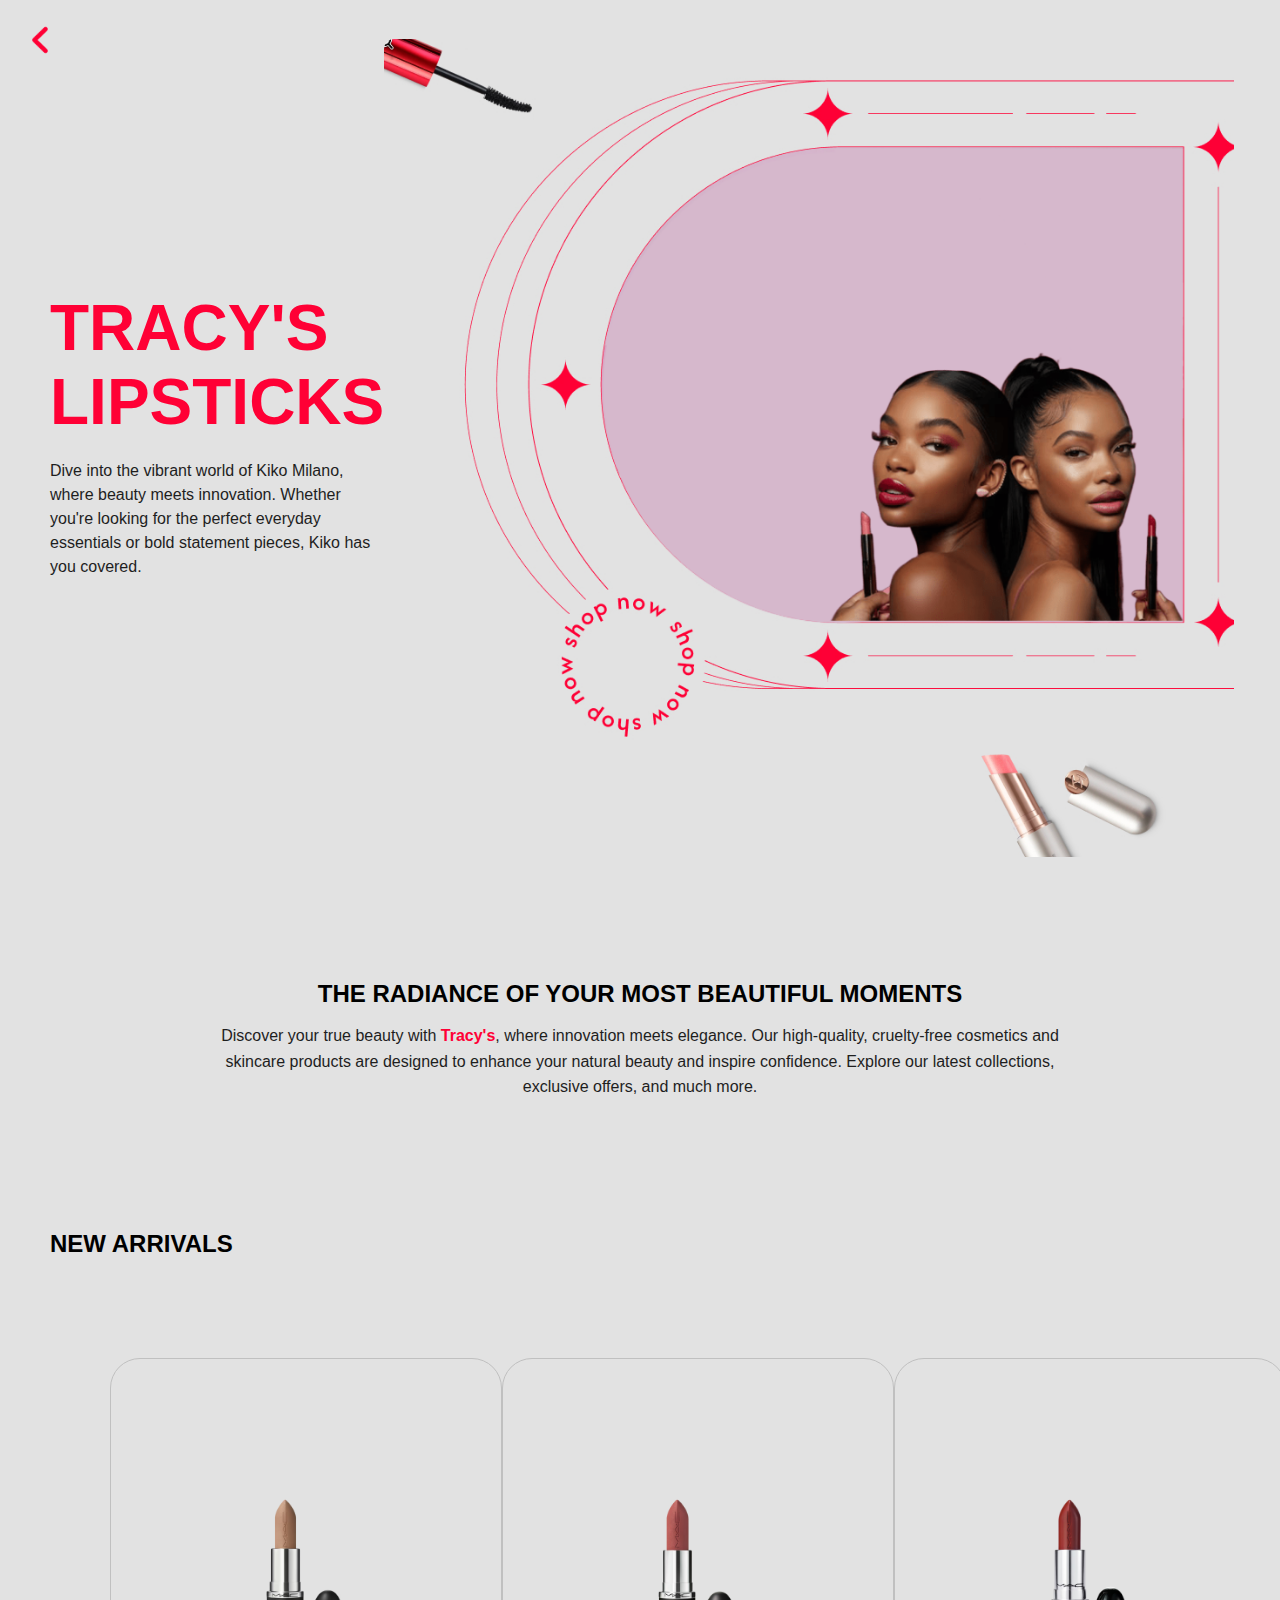
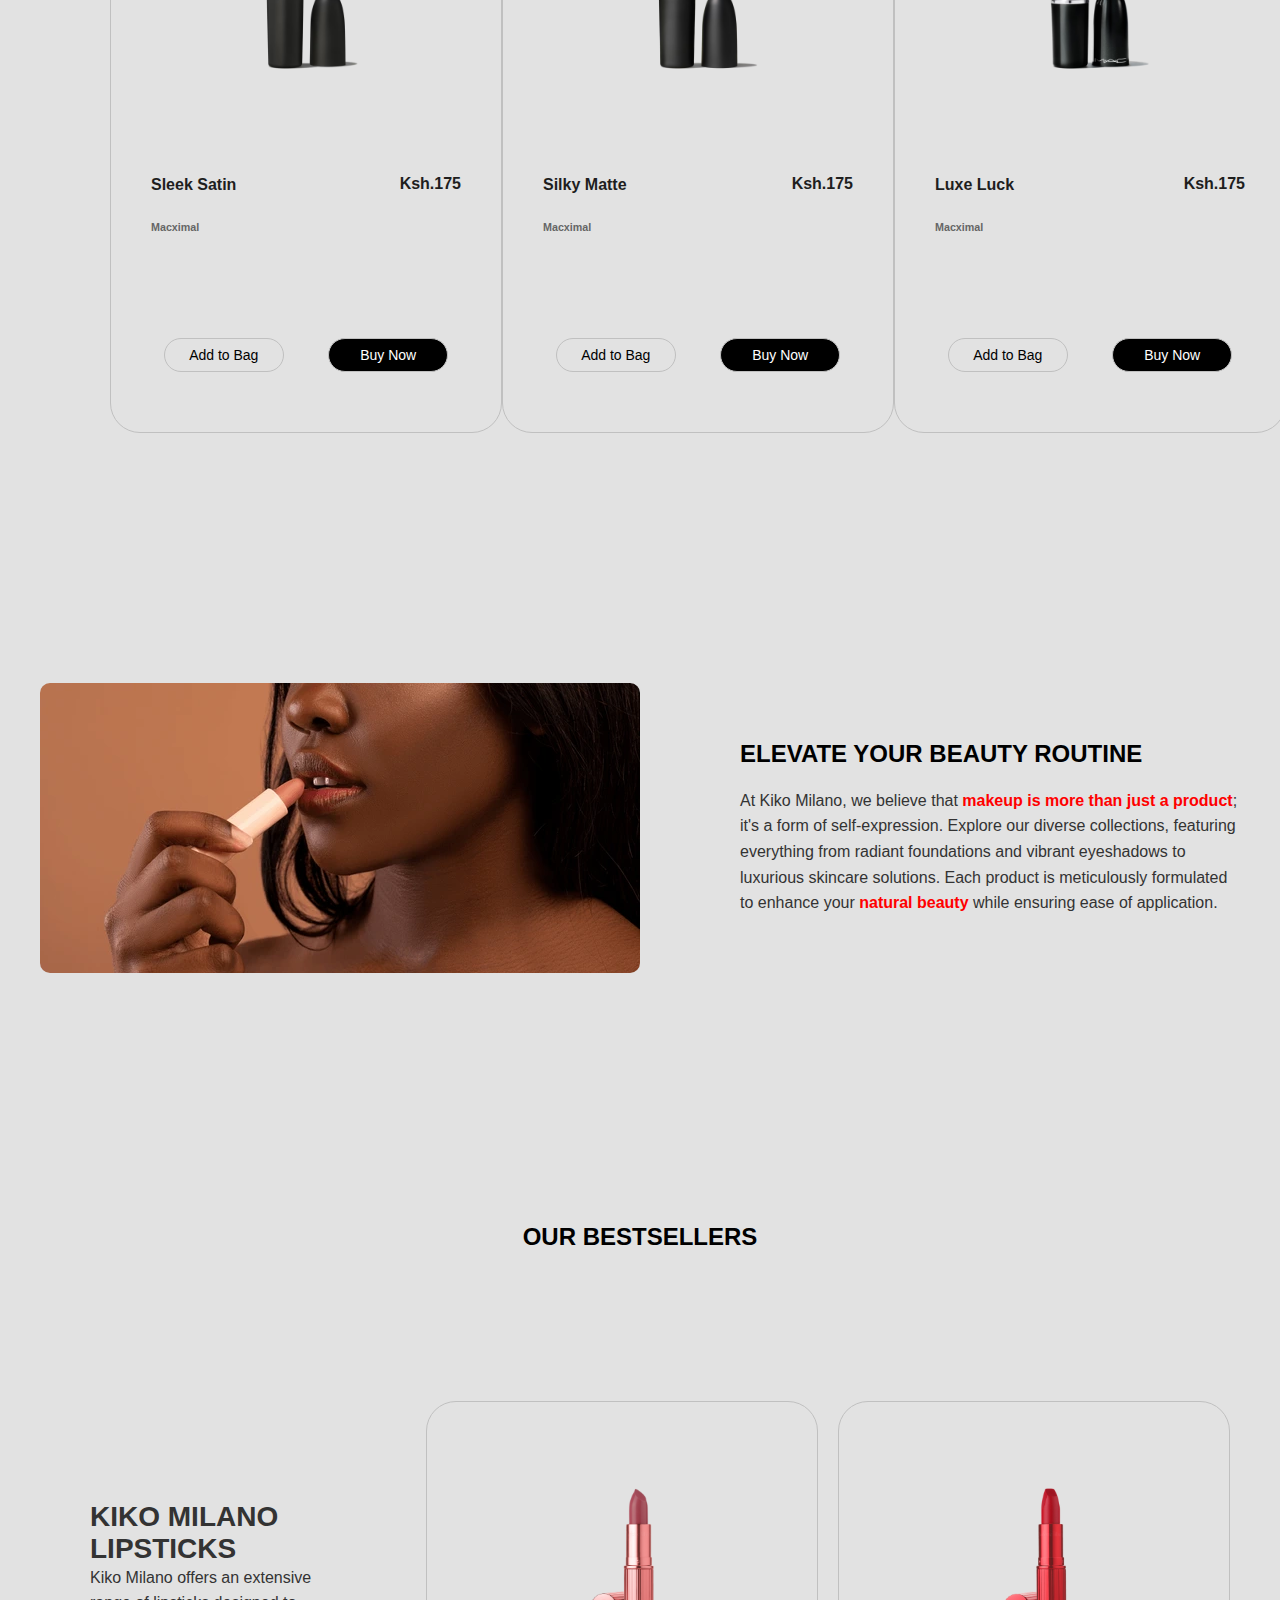
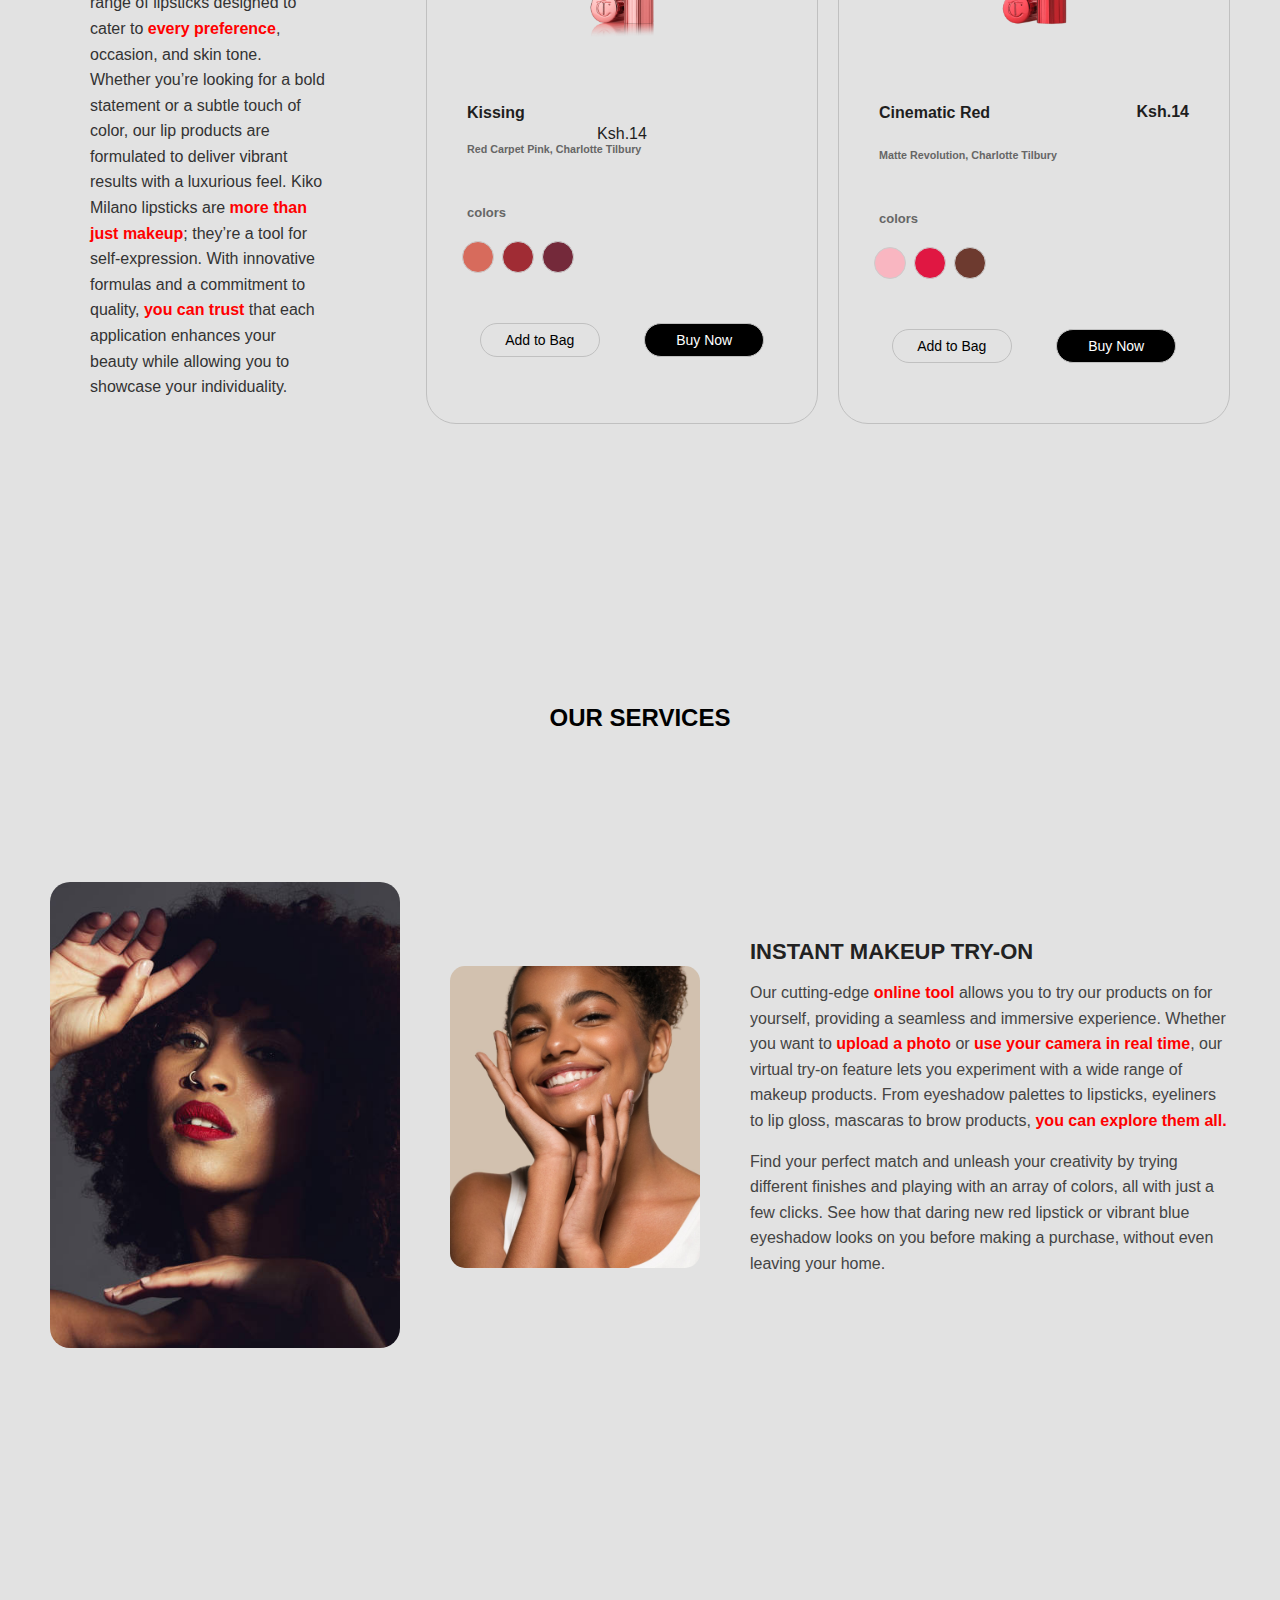
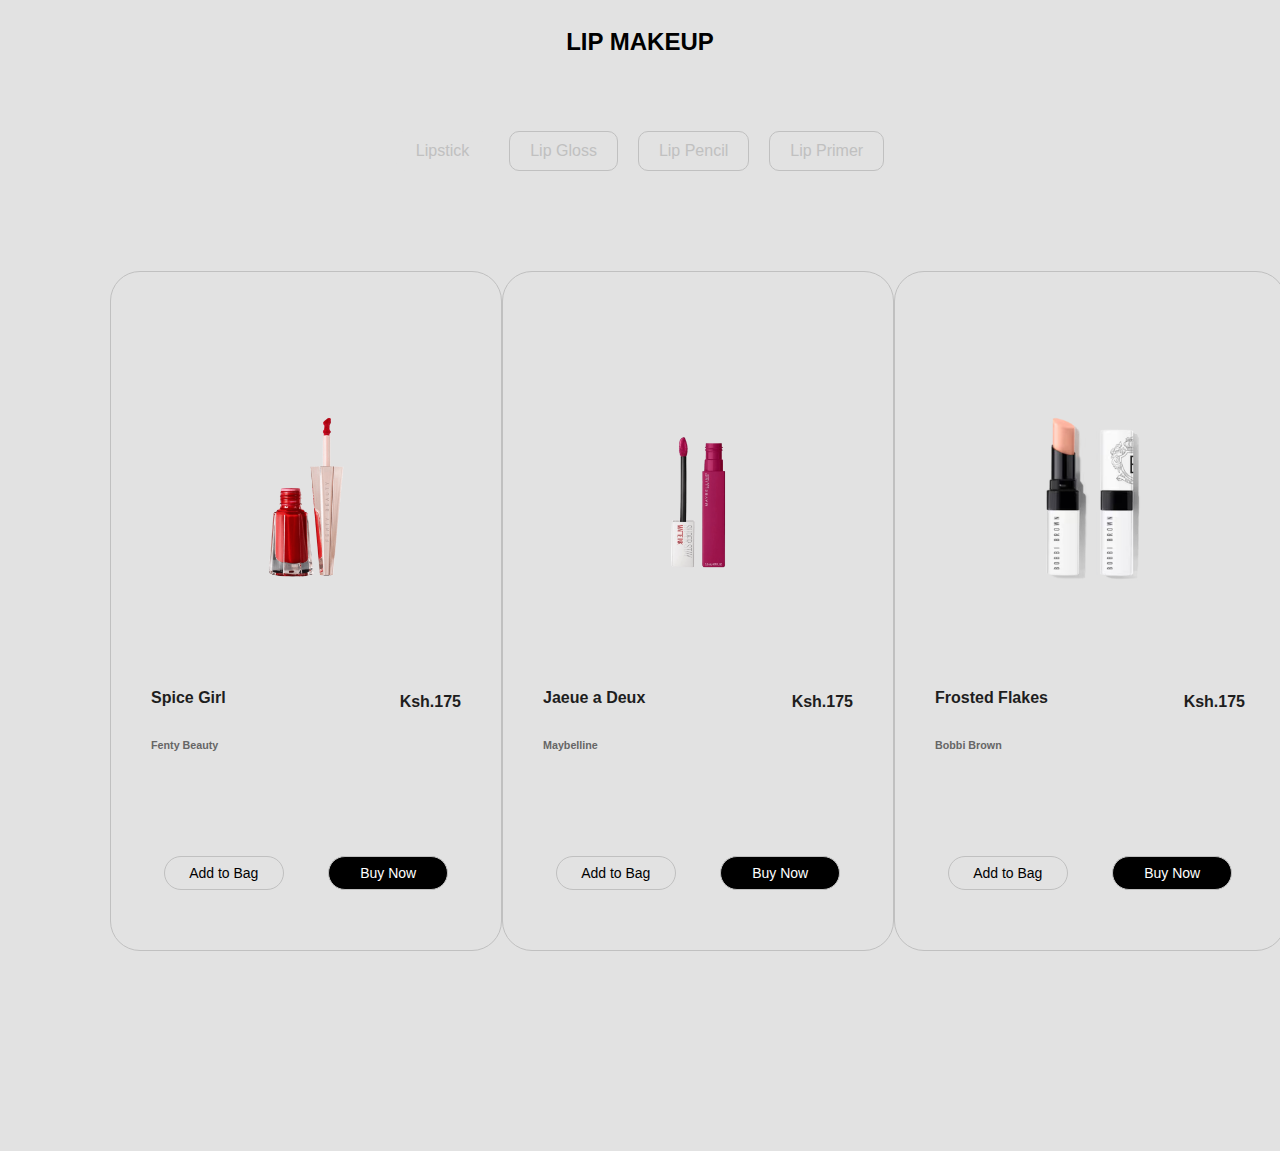
==== commit d9834eba: "mobile view cards update" ====
--- a/lips.html
+++ b/lips.html
@@ -115,7 +115,7 @@
                     <div class="bestsellers-card">
                         <img src="images/seller_one.png" alt="Hydra Shiny Lip Stylo">
                         <h4>Kissing</h4>
-                        <p>Ksh.14</p>
+                        <h7>Ksh.14</p>
                         <h6>Red Carpet Pink, Charlotte Tilbury</h6>  
                         <h5>colors</h5>                  
                         <div class="color-options">
--- a/lips.css
+++ b/lips.css
@@ -660,7 +660,7 @@
   }
 
   .product-card h6  {
-    text-align: center;
+    text-align: left;
     margin-top: 20px;
   }
   
@@ -696,7 +696,11 @@
   .bestsellers-text {
     text-align: center;
     margin-top: 20px;
-    margin-bottom: 20px;
+  }
+
+  .bestsellers p {
+    text-align: center;
+    margin-top: 20px;
   }
 
   .bestsellers-grid {
@@ -723,6 +727,10 @@
   
   .bestsellers-card h6 {
     text-align: left;
+  }
+
+  .bestsellers-card p {
+    text-align: right;
   }
 
   /* Services Section */
@@ -754,6 +762,7 @@
   /* Lip Makeup Section */
   .lip-makeup .product-grid {
     grid-template-columns: repeat(1, 1fr); /* Single column for mobile */
+    align-items: center;
   }
 
   .makeup-card {
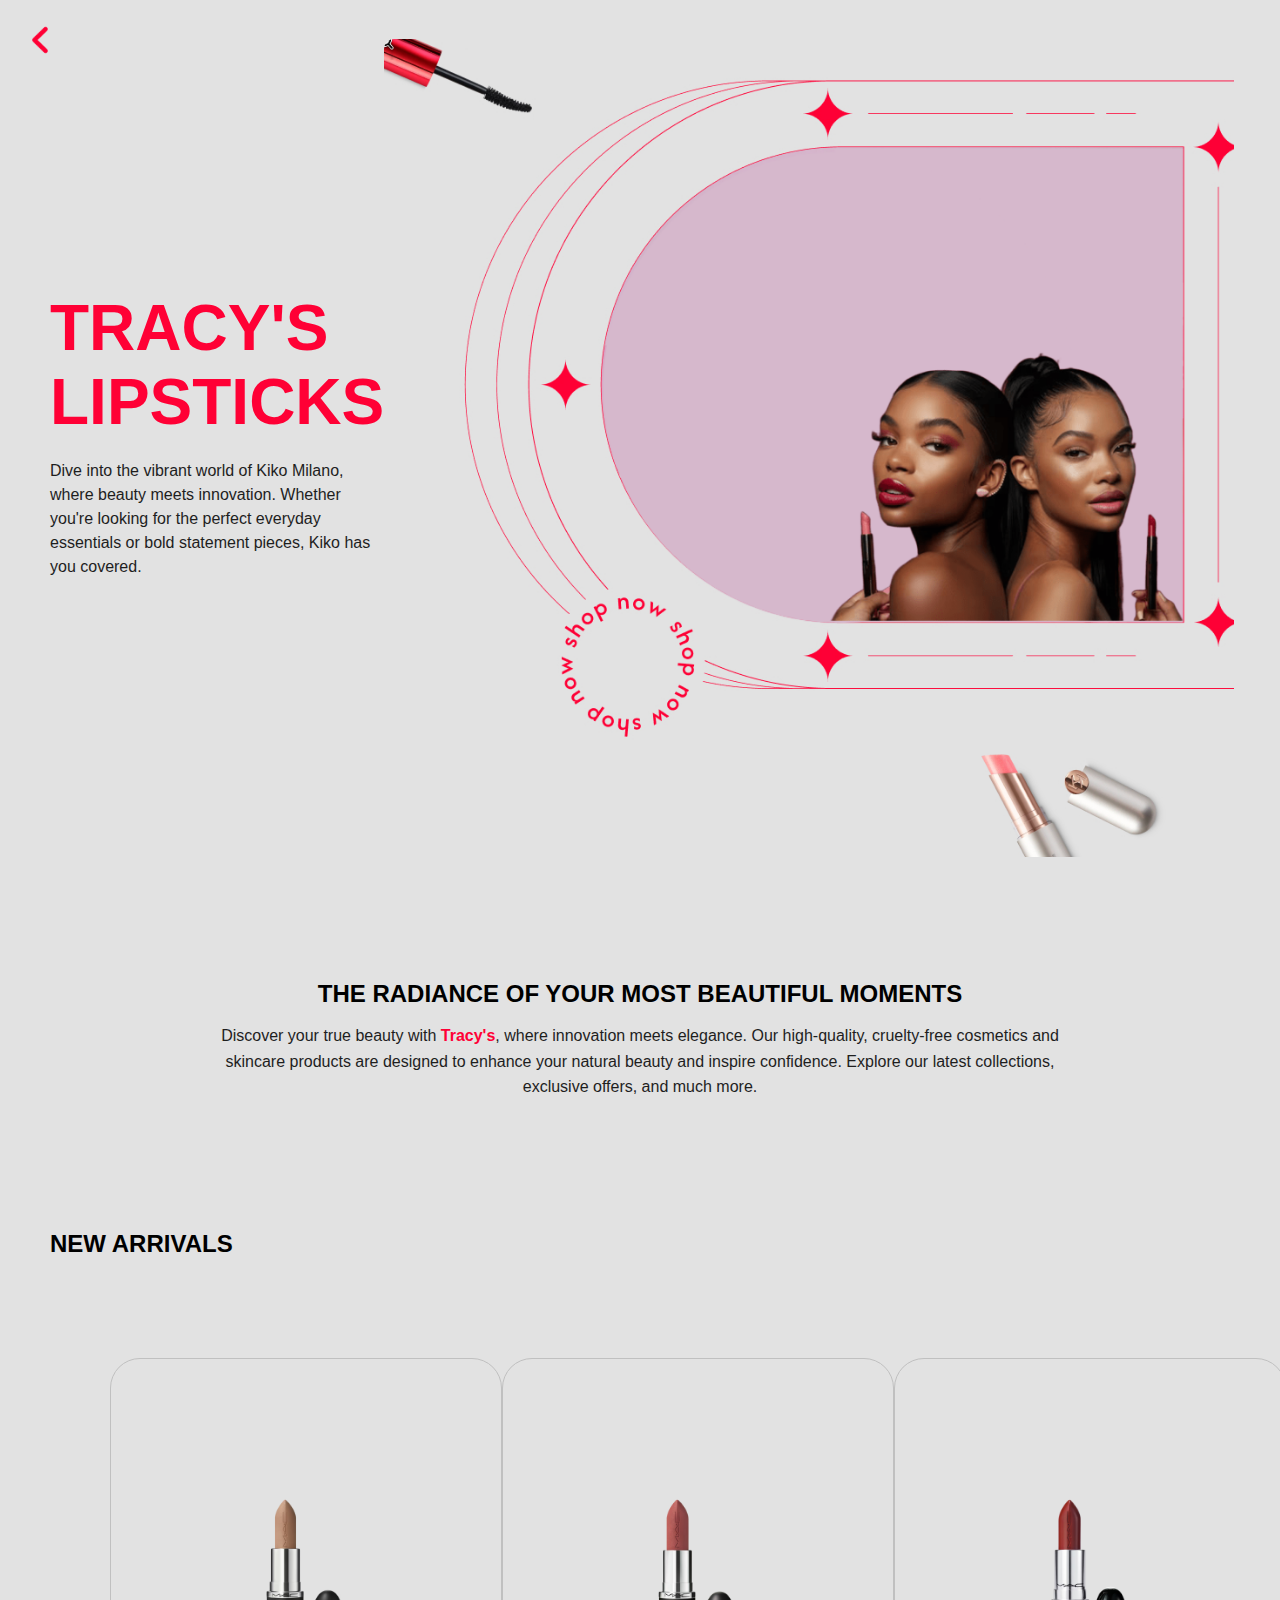
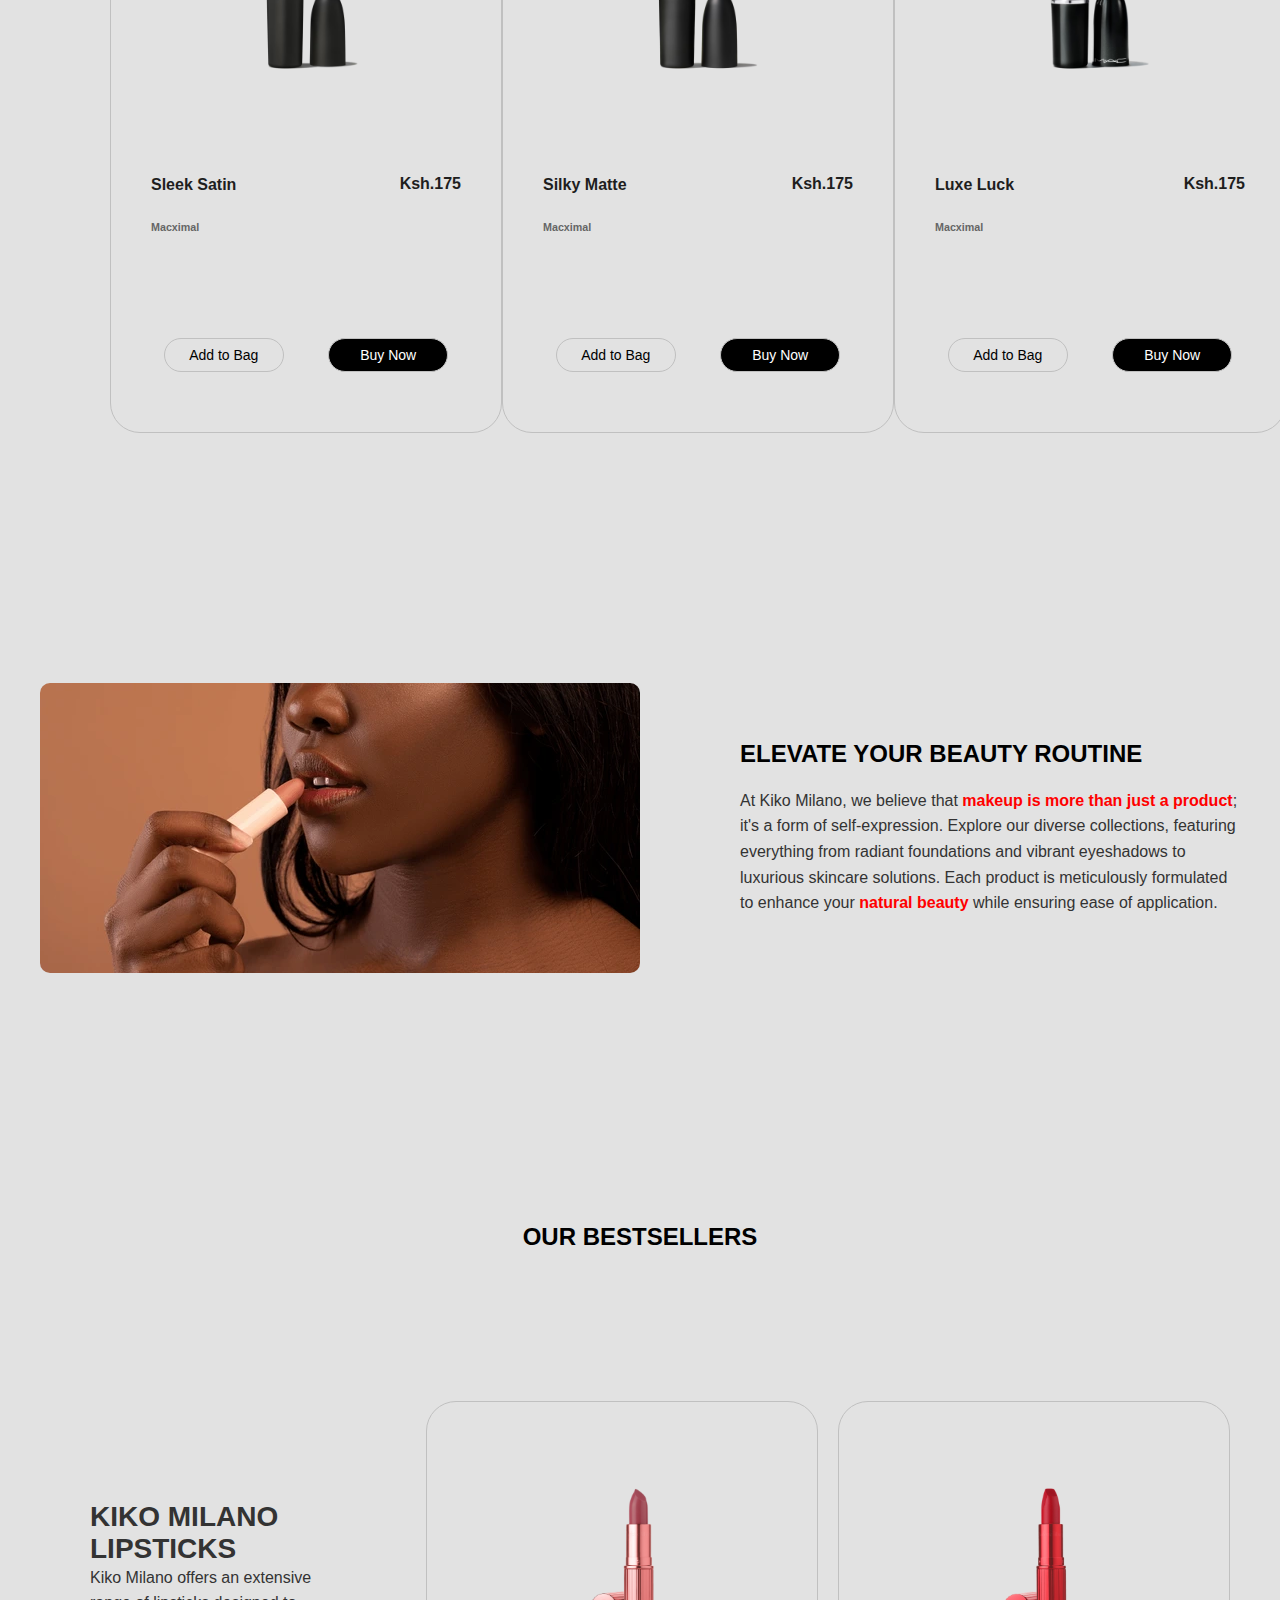
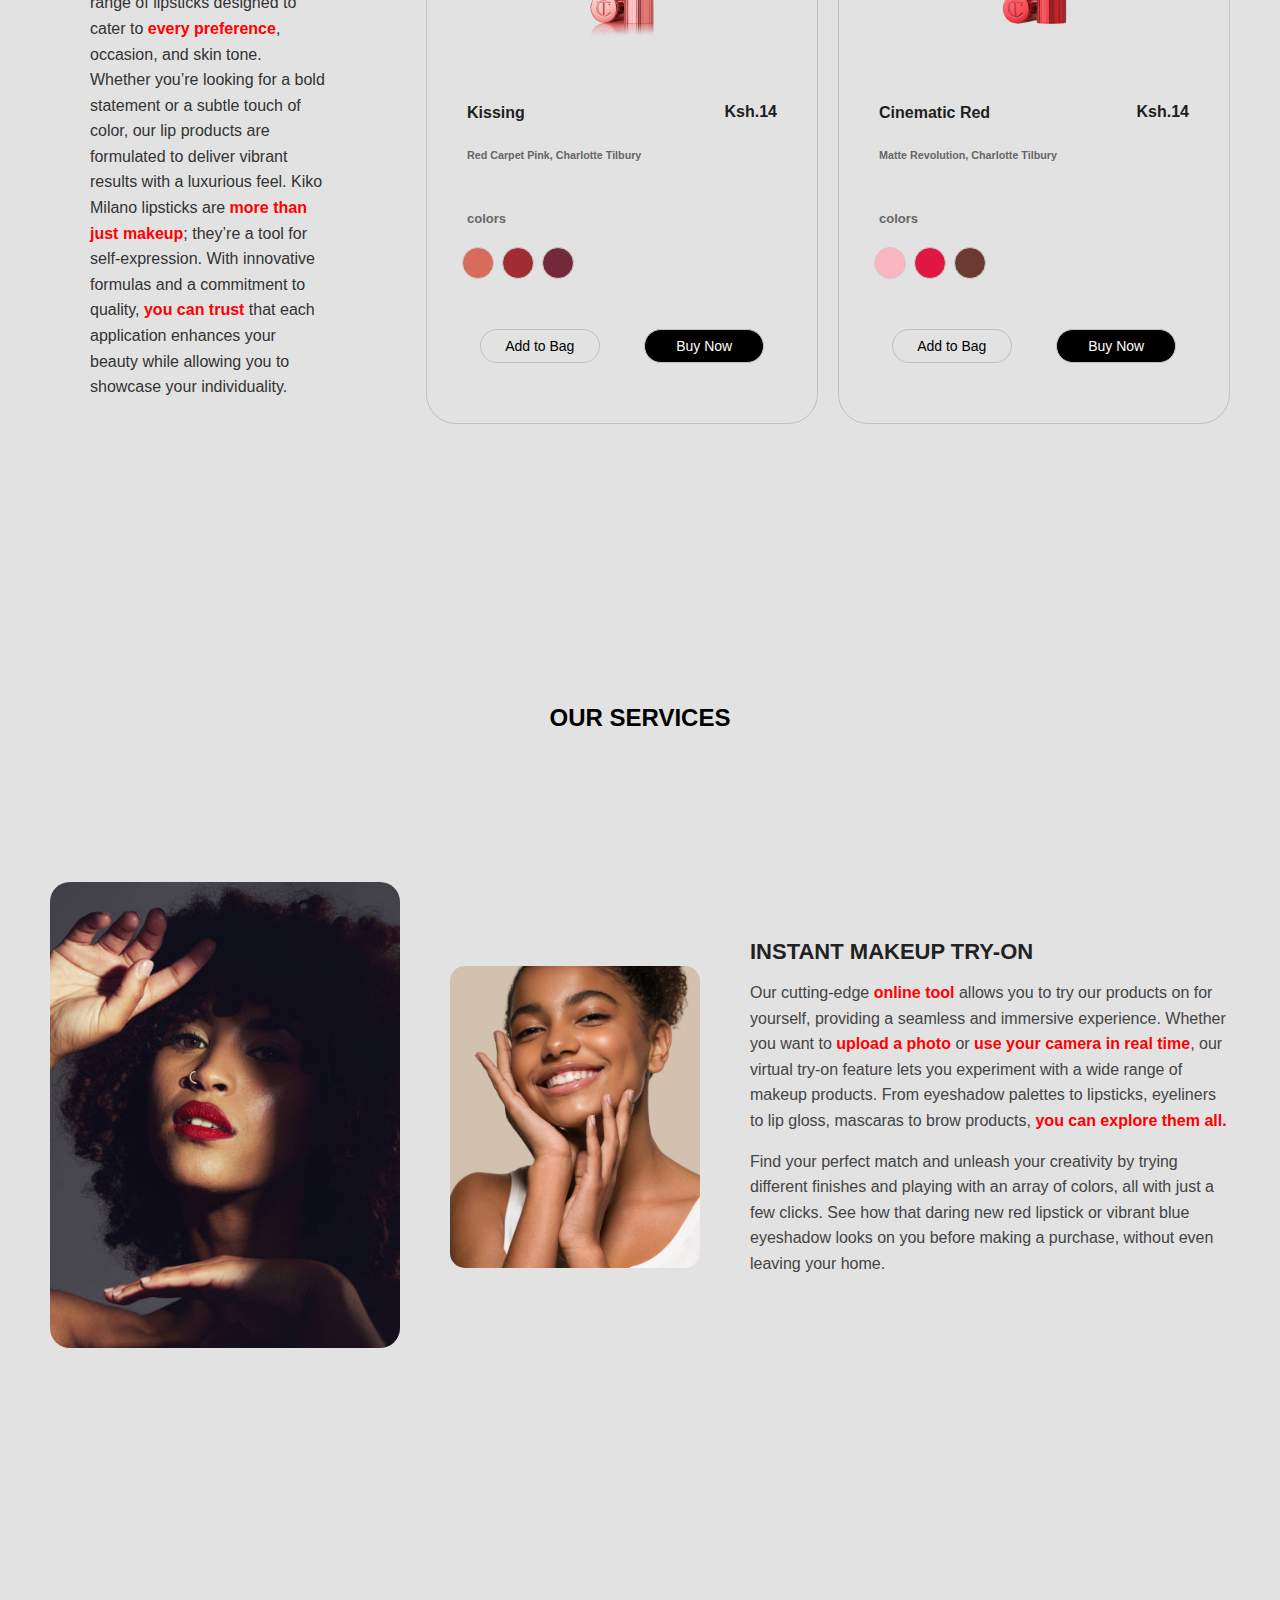
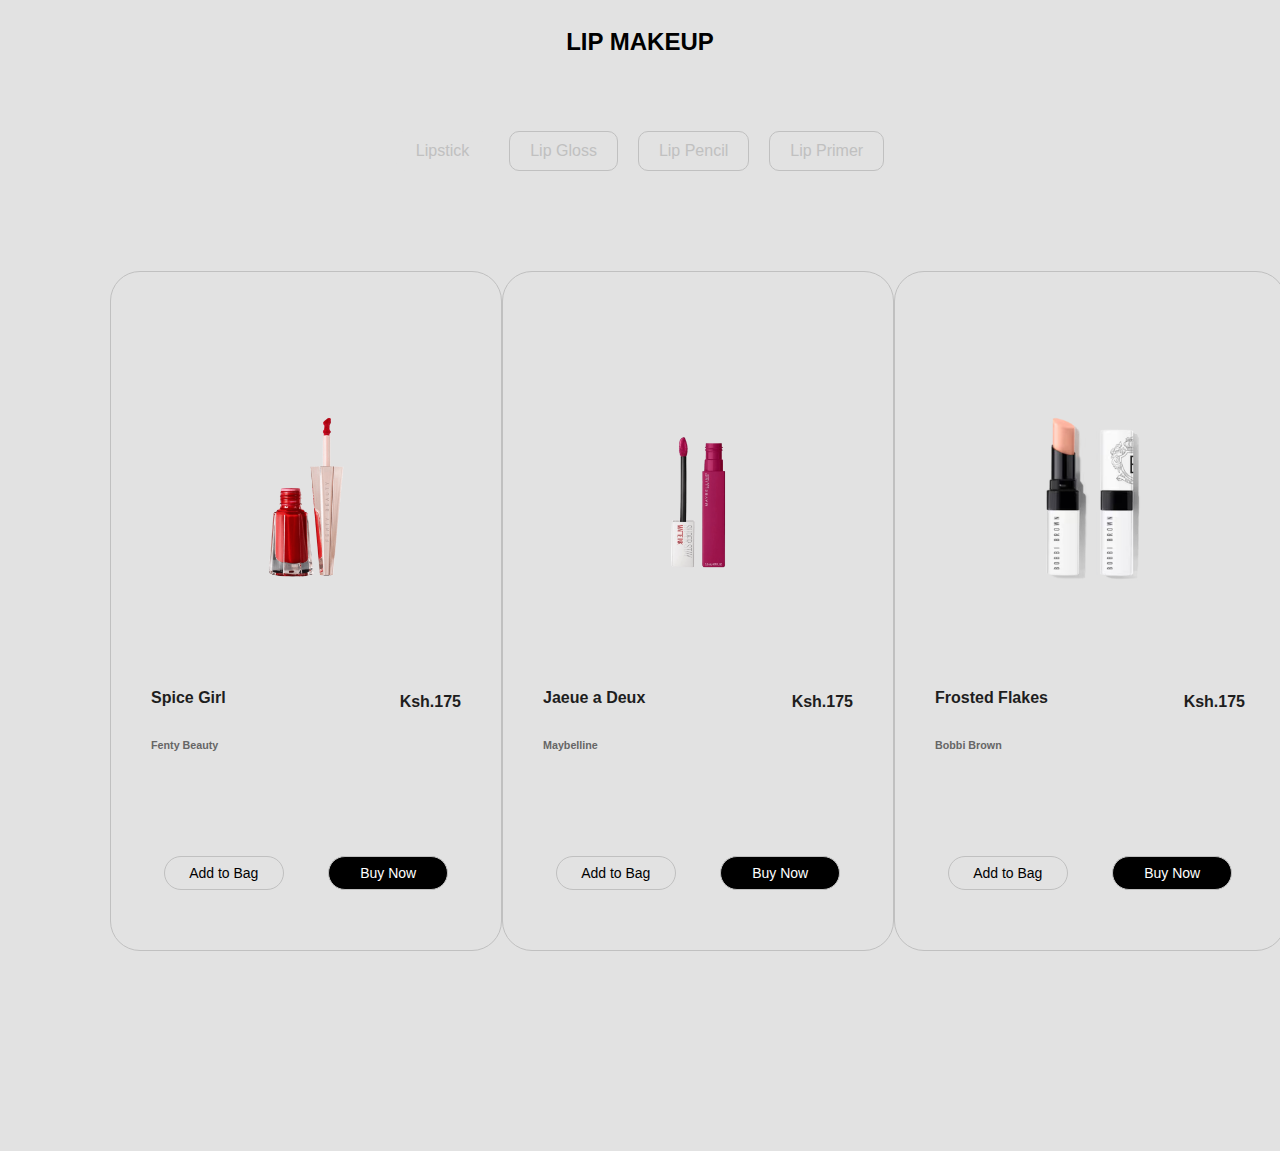
==== commit a1f7407e: "mobile view cards update" ====
--- a/lips.html
+++ b/lips.html
@@ -115,7 +115,7 @@
                     <div class="bestsellers-card">
                         <img src="images/seller_one.png" alt="Hydra Shiny Lip Stylo">
                         <h4>Kissing</h4>
-                        <h7>Ksh.14</p>
+                        <p>Ksh.14</p>
                         <h6>Red Carpet Pink, Charlotte Tilbury</h6>  
                         <h5>colors</h5>                  
                         <div class="color-options">
--- a/lips.css
+++ b/lips.css
@@ -695,12 +695,7 @@
 
   .bestsellers-text {
     text-align: center;
-    margin-top: 20px;
-  }
-
-  .bestsellers p {
-    text-align: center;
-    margin-top: 20px;
+    margin: 20px;
   }
 
   .bestsellers-grid {
@@ -727,10 +722,6 @@
   
   .bestsellers-card h6 {
     text-align: left;
-  }
-
-  .bestsellers-card p {
-    text-align: right;
   }
 
   /* Services Section */
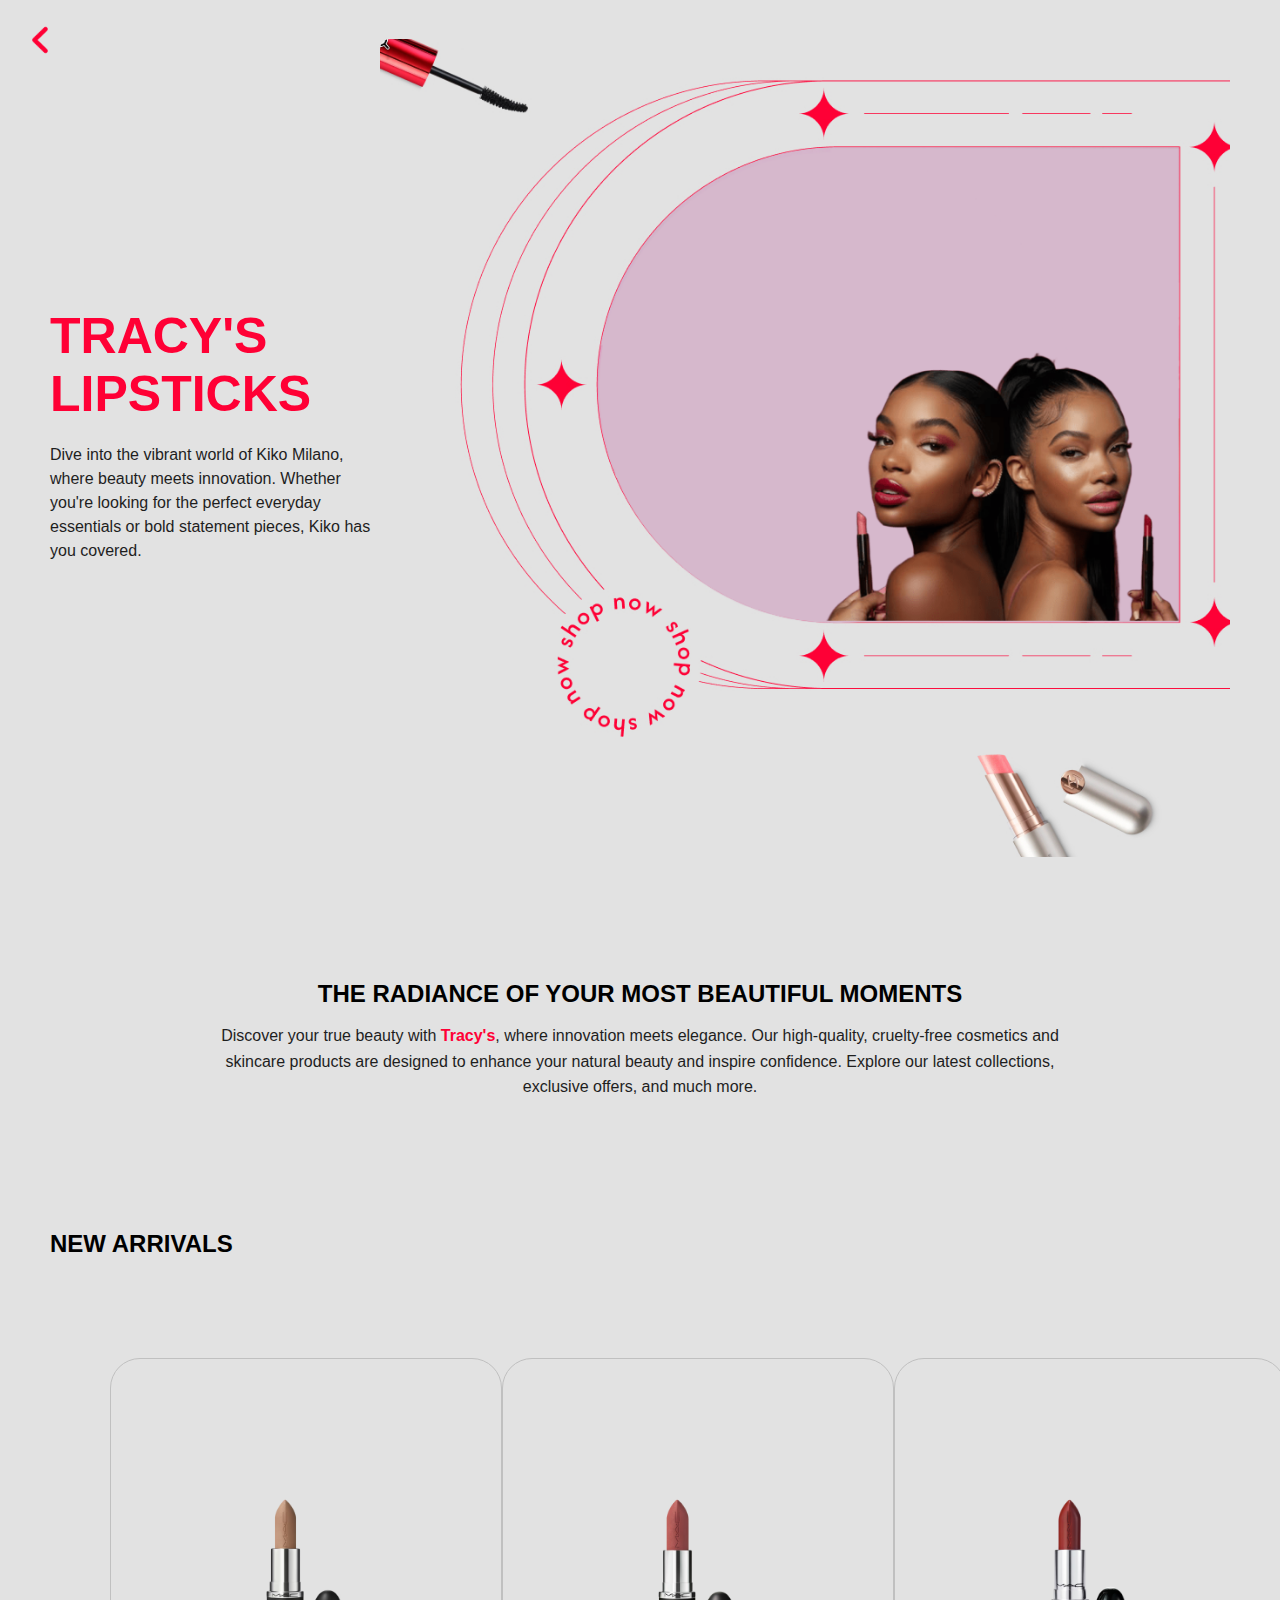
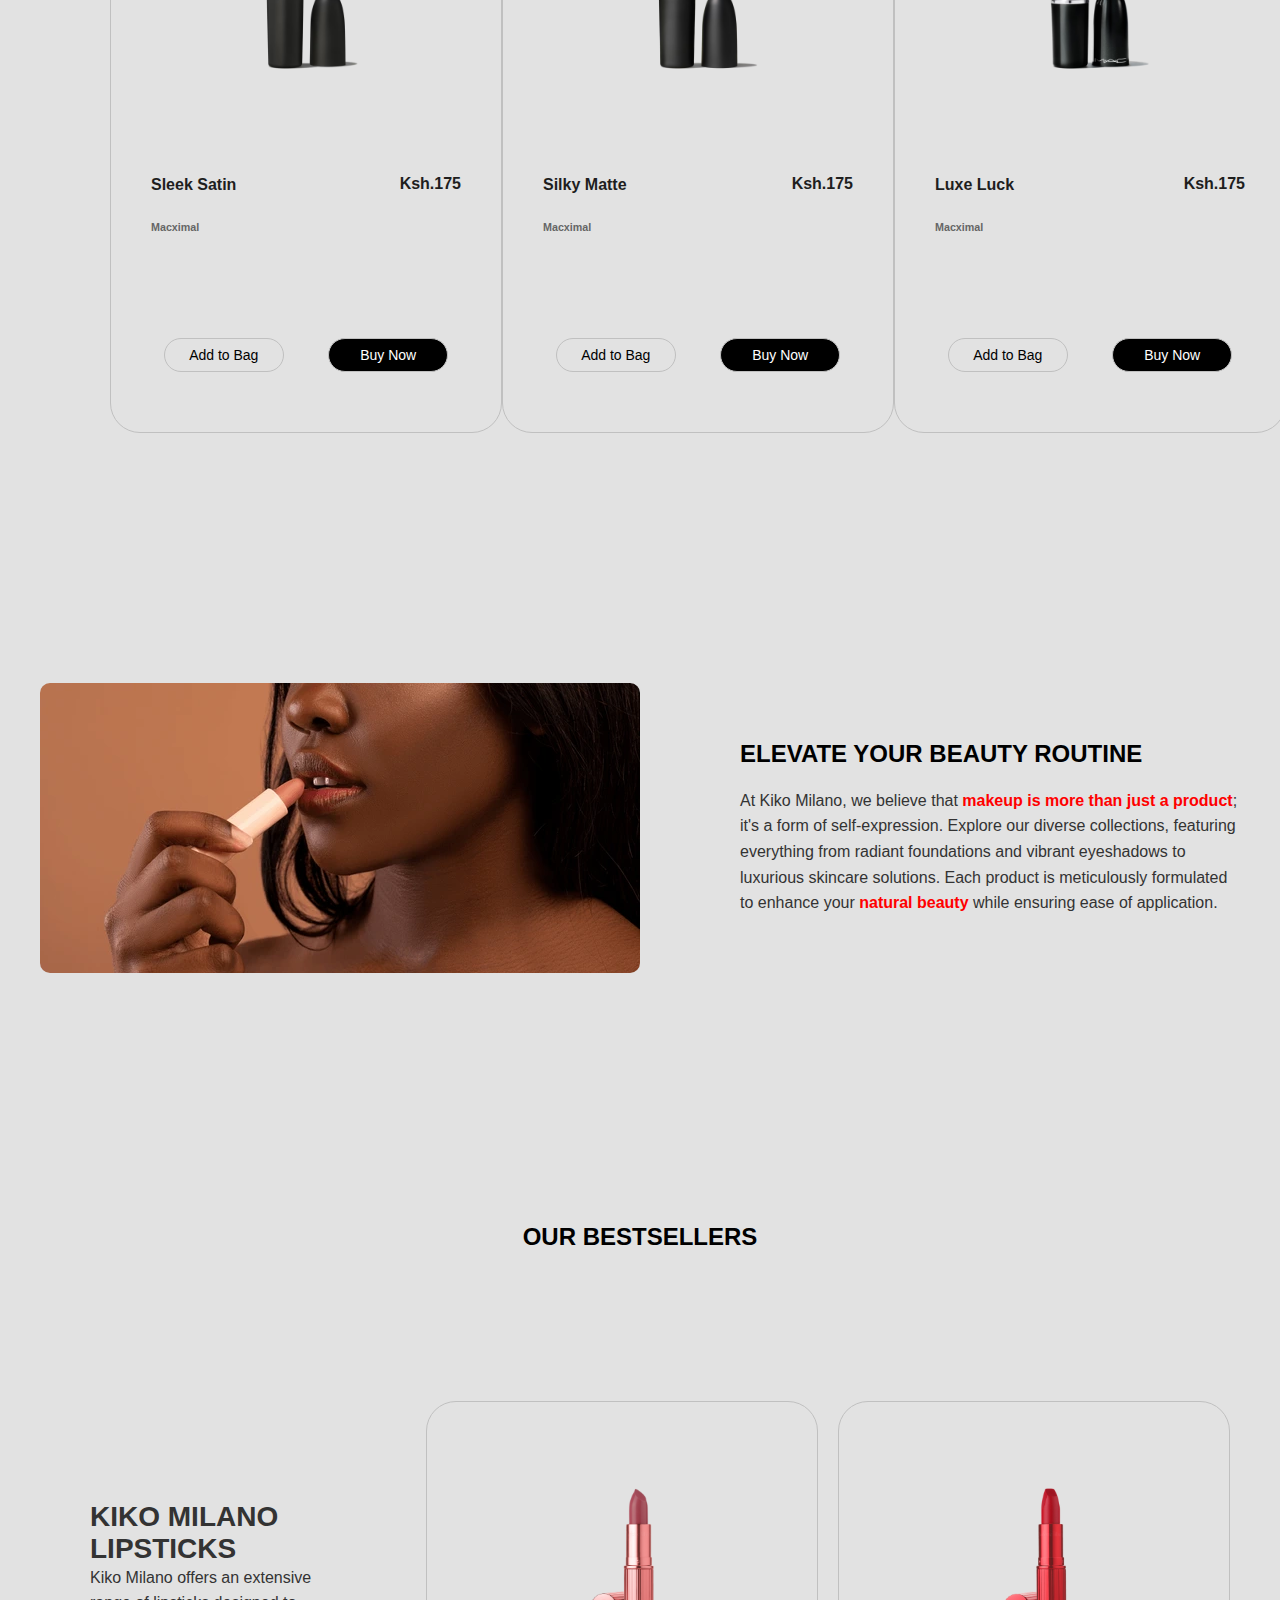
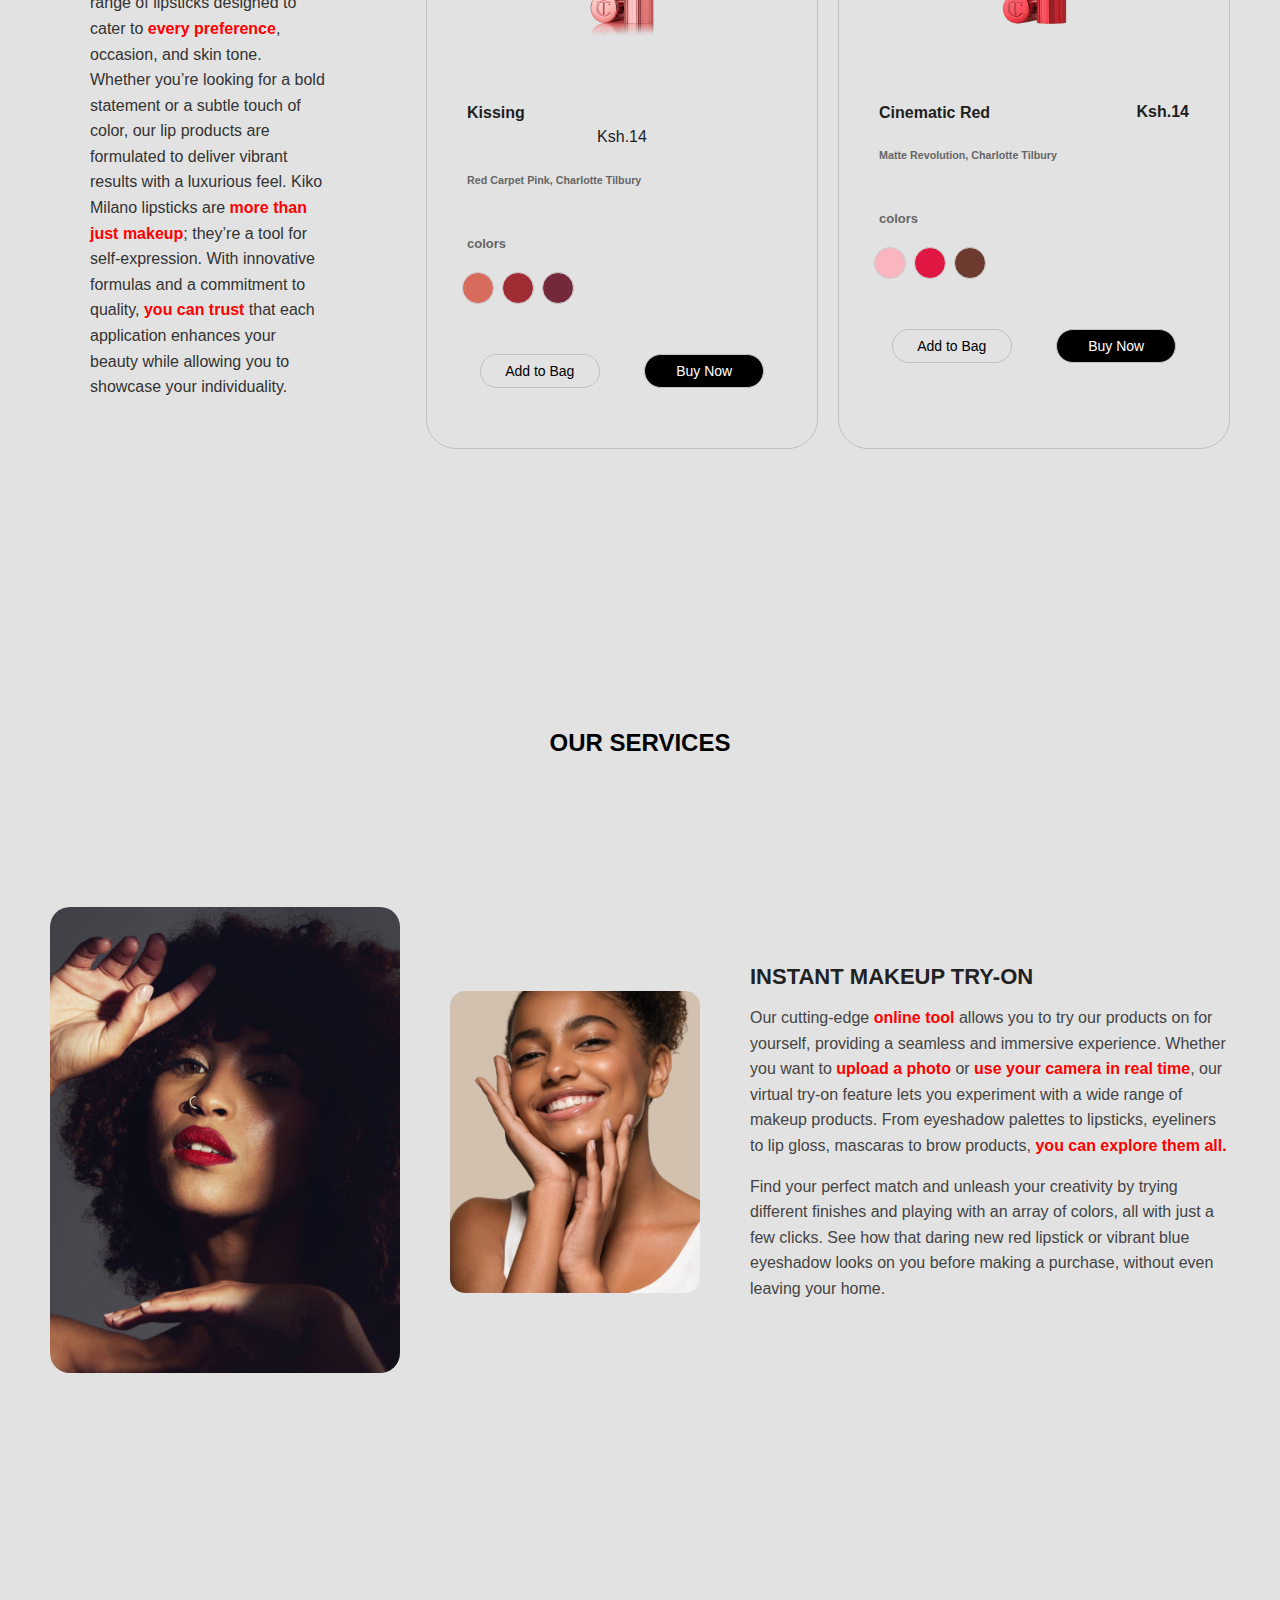
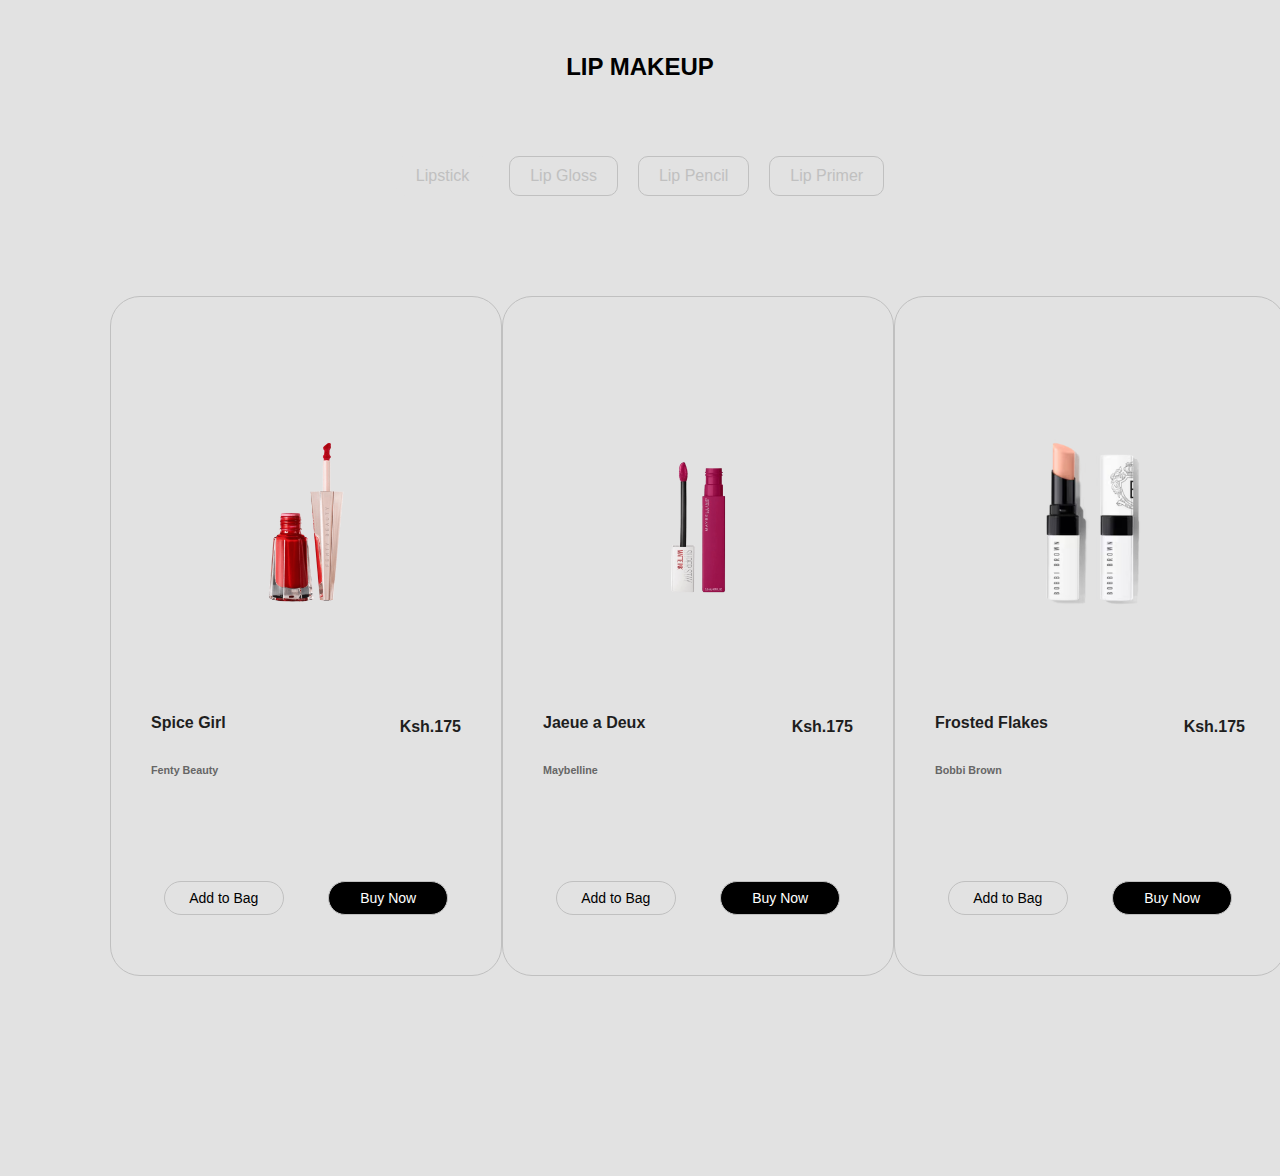
==== commit 20433626: "mobile view cards update" ====
--- a/lips.html
+++ b/lips.html
@@ -115,7 +115,7 @@
                     <div class="bestsellers-card">
                         <img src="images/seller_one.png" alt="Hydra Shiny Lip Stylo">
                         <h4>Kissing</h4>
-                        <p>Ksh.14</p>
+                        <h7>Ksh.14</h7>
                         <h6>Red Carpet Pink, Charlotte Tilbury</h6>  
                         <h5>colors</h5>                  
                         <div class="color-options">
--- a/lips.css
+++ b/lips.css
@@ -14,7 +14,7 @@
 }
 
 h1 {
-  font-size: 64px;
+  font-size: 50px;
 }
 
 h2 {
@@ -33,6 +33,13 @@
 }
 
 p {
+  font-size: 16px;
+  color: #1E1E1E;
+  margin: 0;
+  line-height: 1.5;
+}
+
+h7 {
   font-size: 16px;
   color: #1E1E1E;
   margin: 0;
@@ -678,13 +685,13 @@
   .beauty-image img {
     width: 100%;
     margin-bottom: 20px;
-    margin-left: 10px;
+    margin-left: 5px;
   }
 
   .beauty-text {
     text-align: center;
     margin-top: 20px;
-    margin-left: 10px;
+    margin-left: 5px;
   }
 
   /* Bestsellers Section */
@@ -695,11 +702,19 @@
 
   .bestsellers-text {
     text-align: center;
-    margin: 20px;
+    margin-top: 20px;
+  }
+
+  .bestsellers p {
+    text-align: center;
+    margin-top: 20px;
   }
 
   .bestsellers-grid {
     grid-template-columns: 1fr; /* Single column for mobile */
+    justify-items: center;
+    margin: 0 auto; /* Ensure the grid is centered within its container */
+    width: 100%; /* Ensure the grid takes full width */
   }
 
   .bestsellers-card {
@@ -753,7 +768,9 @@
   /* Lip Makeup Section */
   .lip-makeup .product-grid {
     grid-template-columns: repeat(1, 1fr); /* Single column for mobile */
-    align-items: center;
+    justify-items: center;
+    margin: 0 auto; /* Ensure the grid is centered within its container */
+    width: 100%; /* Ensure the grid takes full width */
   }
 
   .makeup-card {
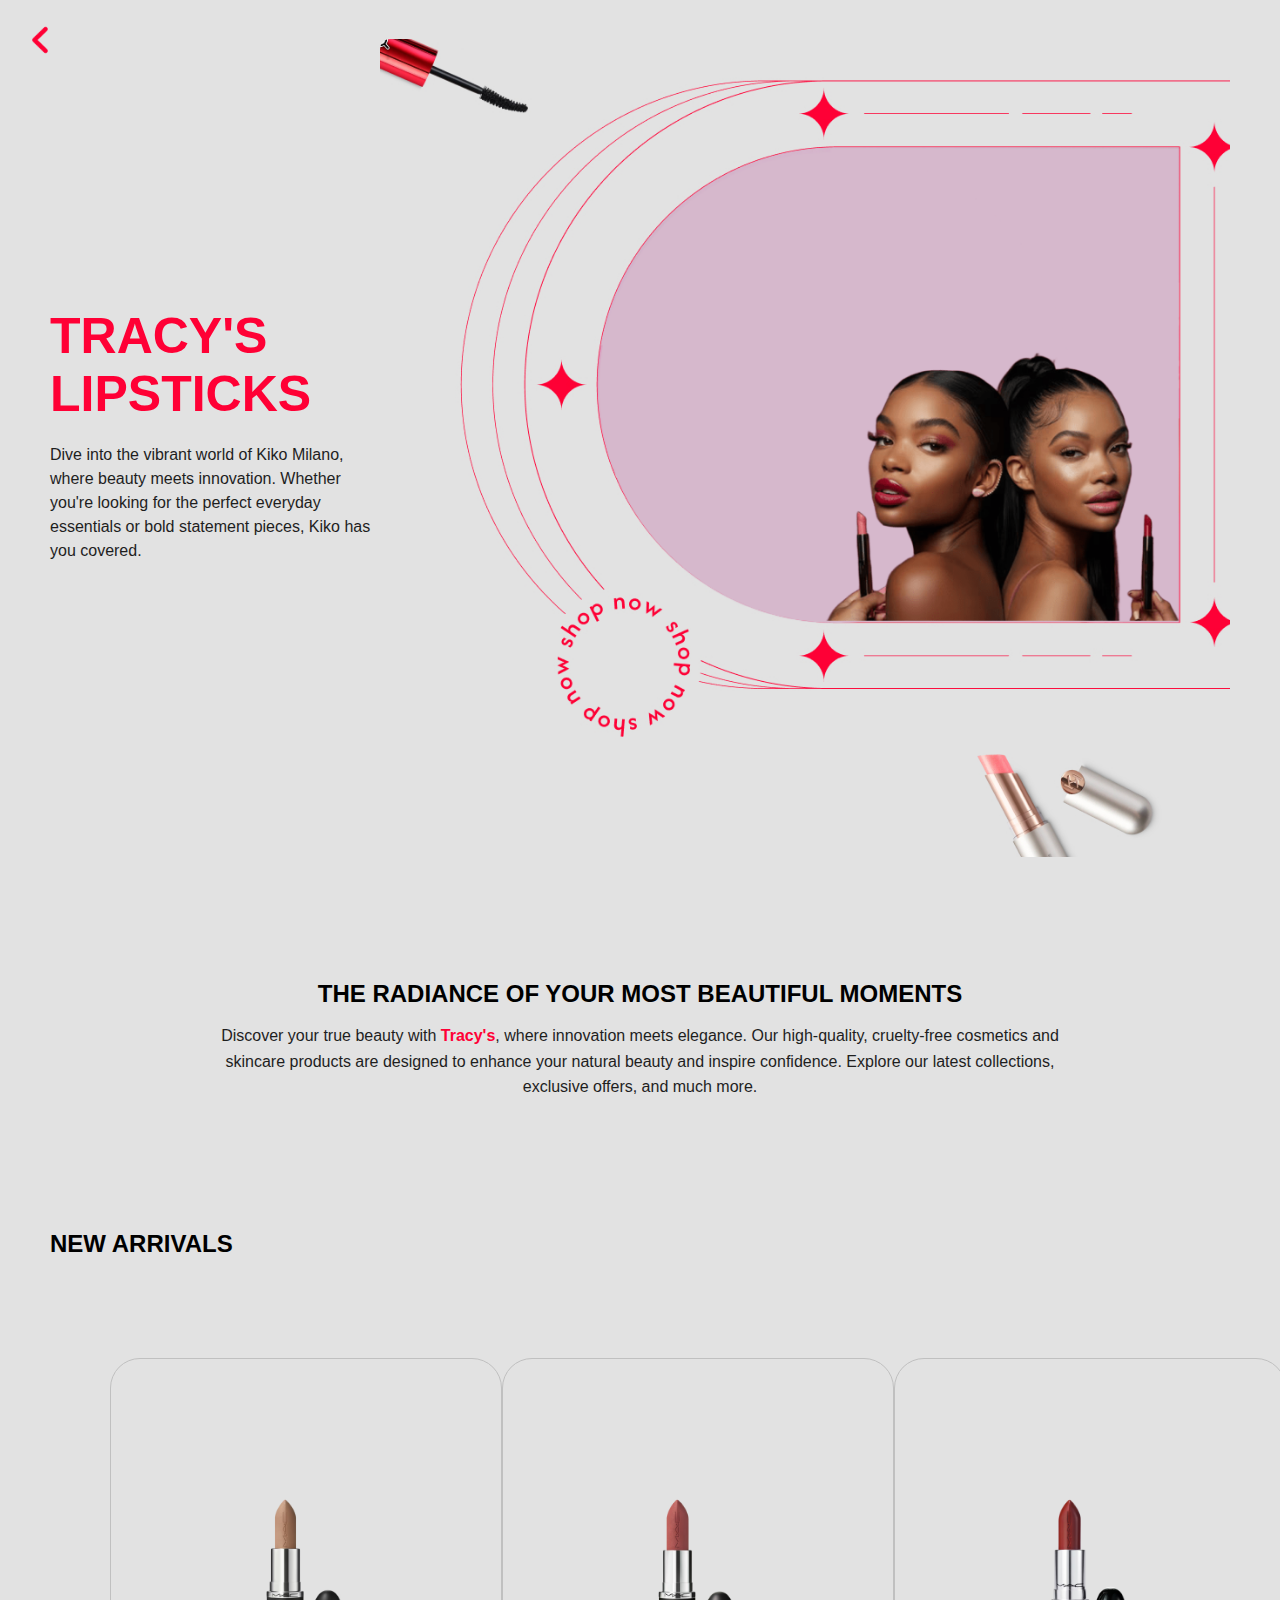
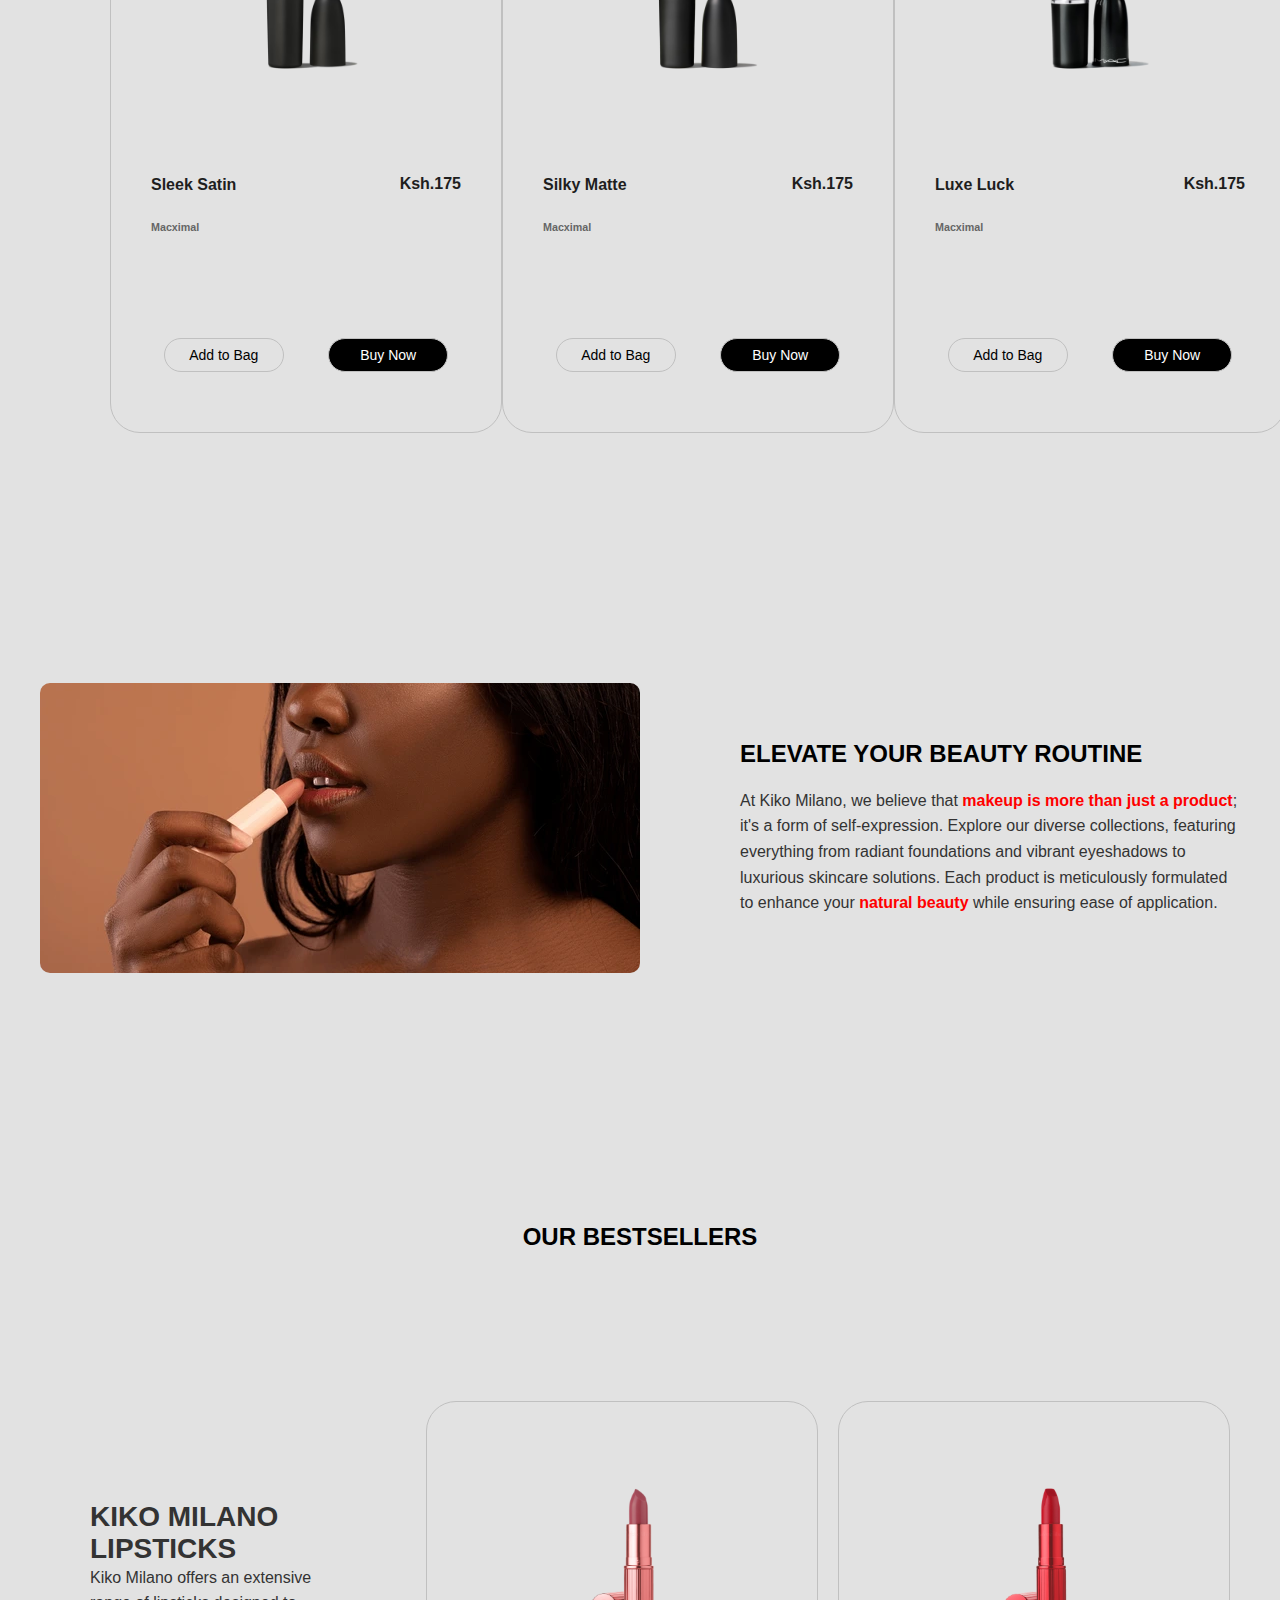
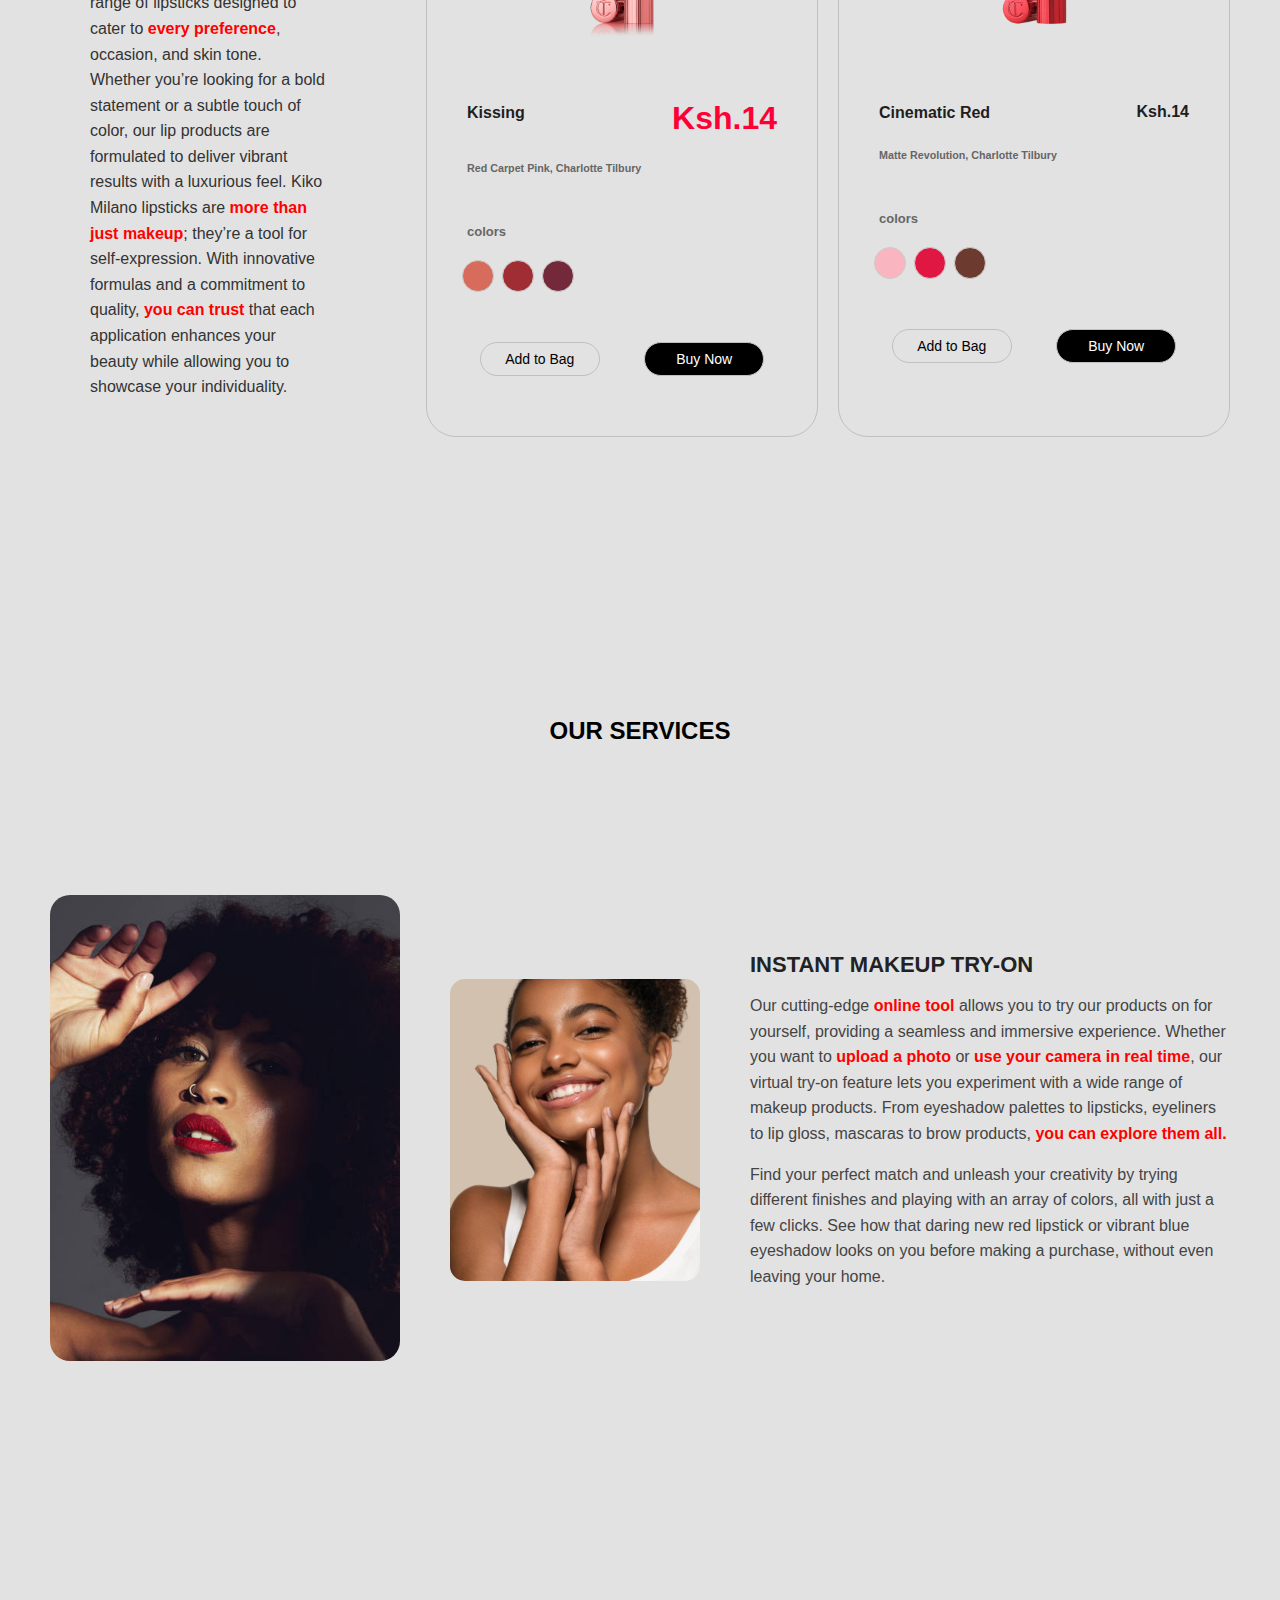
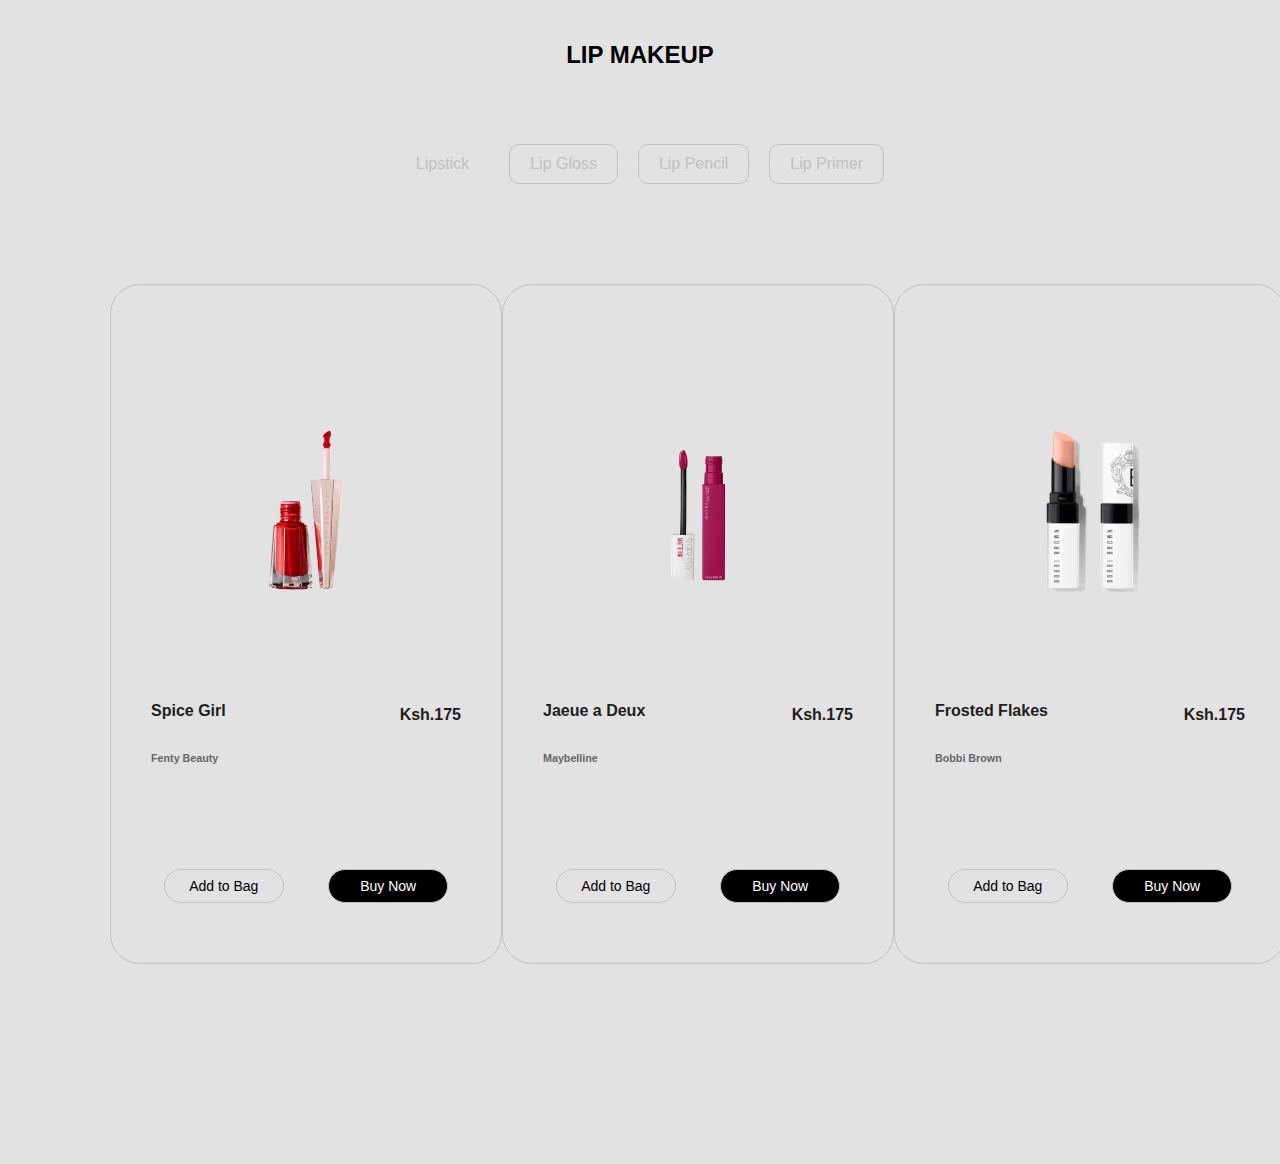
==== commit aecd079c: "mobile view cards update" ====
--- a/lips.html
+++ b/lips.html
@@ -115,7 +115,7 @@
                     <div class="bestsellers-card">
                         <img src="images/seller_one.png" alt="Hydra Shiny Lip Stylo">
                         <h4>Kissing</h4>
-                        <h7>Ksh.14</h7>
+                        <h3>Ksh.14</h3>
                         <h6>Red Carpet Pink, Charlotte Tilbury</h6>  
                         <h5>colors</h5>                  
                         <div class="color-options">
--- a/lips.css
+++ b/lips.css
@@ -33,13 +33,6 @@
 }
 
 p {
-  font-size: 16px;
-  color: #1E1E1E;
-  margin: 0;
-  line-height: 1.5;
-}
-
-h7 {
   font-size: 16px;
   color: #1E1E1E;
   margin: 0;
@@ -364,6 +357,14 @@
   margin-left: 20px;
 }
 
+.bestsellers-card h3 {
+  text-align: right;
+  font-weight: bold;
+  font-family: "AFACAD", sans-serif;
+  margin-top: -25px;
+  margin-right: 20px;
+}
+
 .bestsellers-card p {
   text-align: right;
   font-weight: bold;
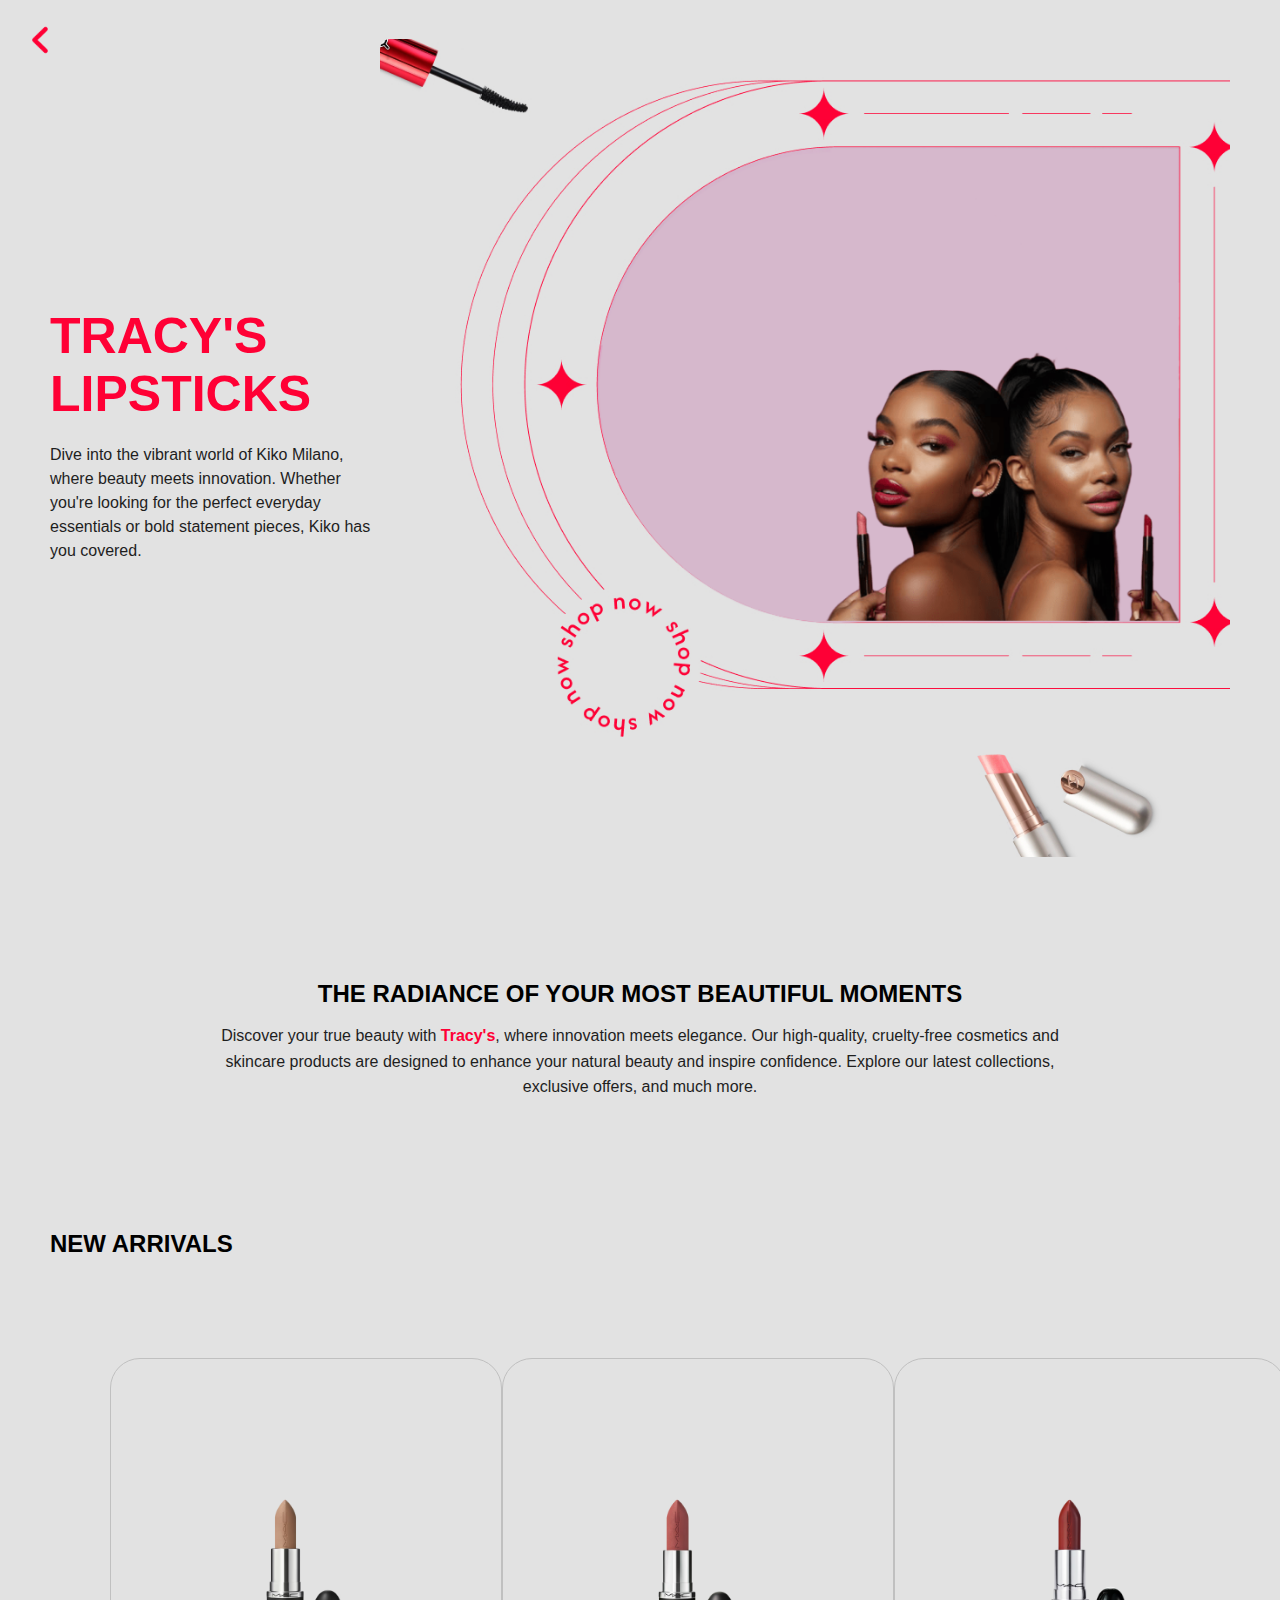
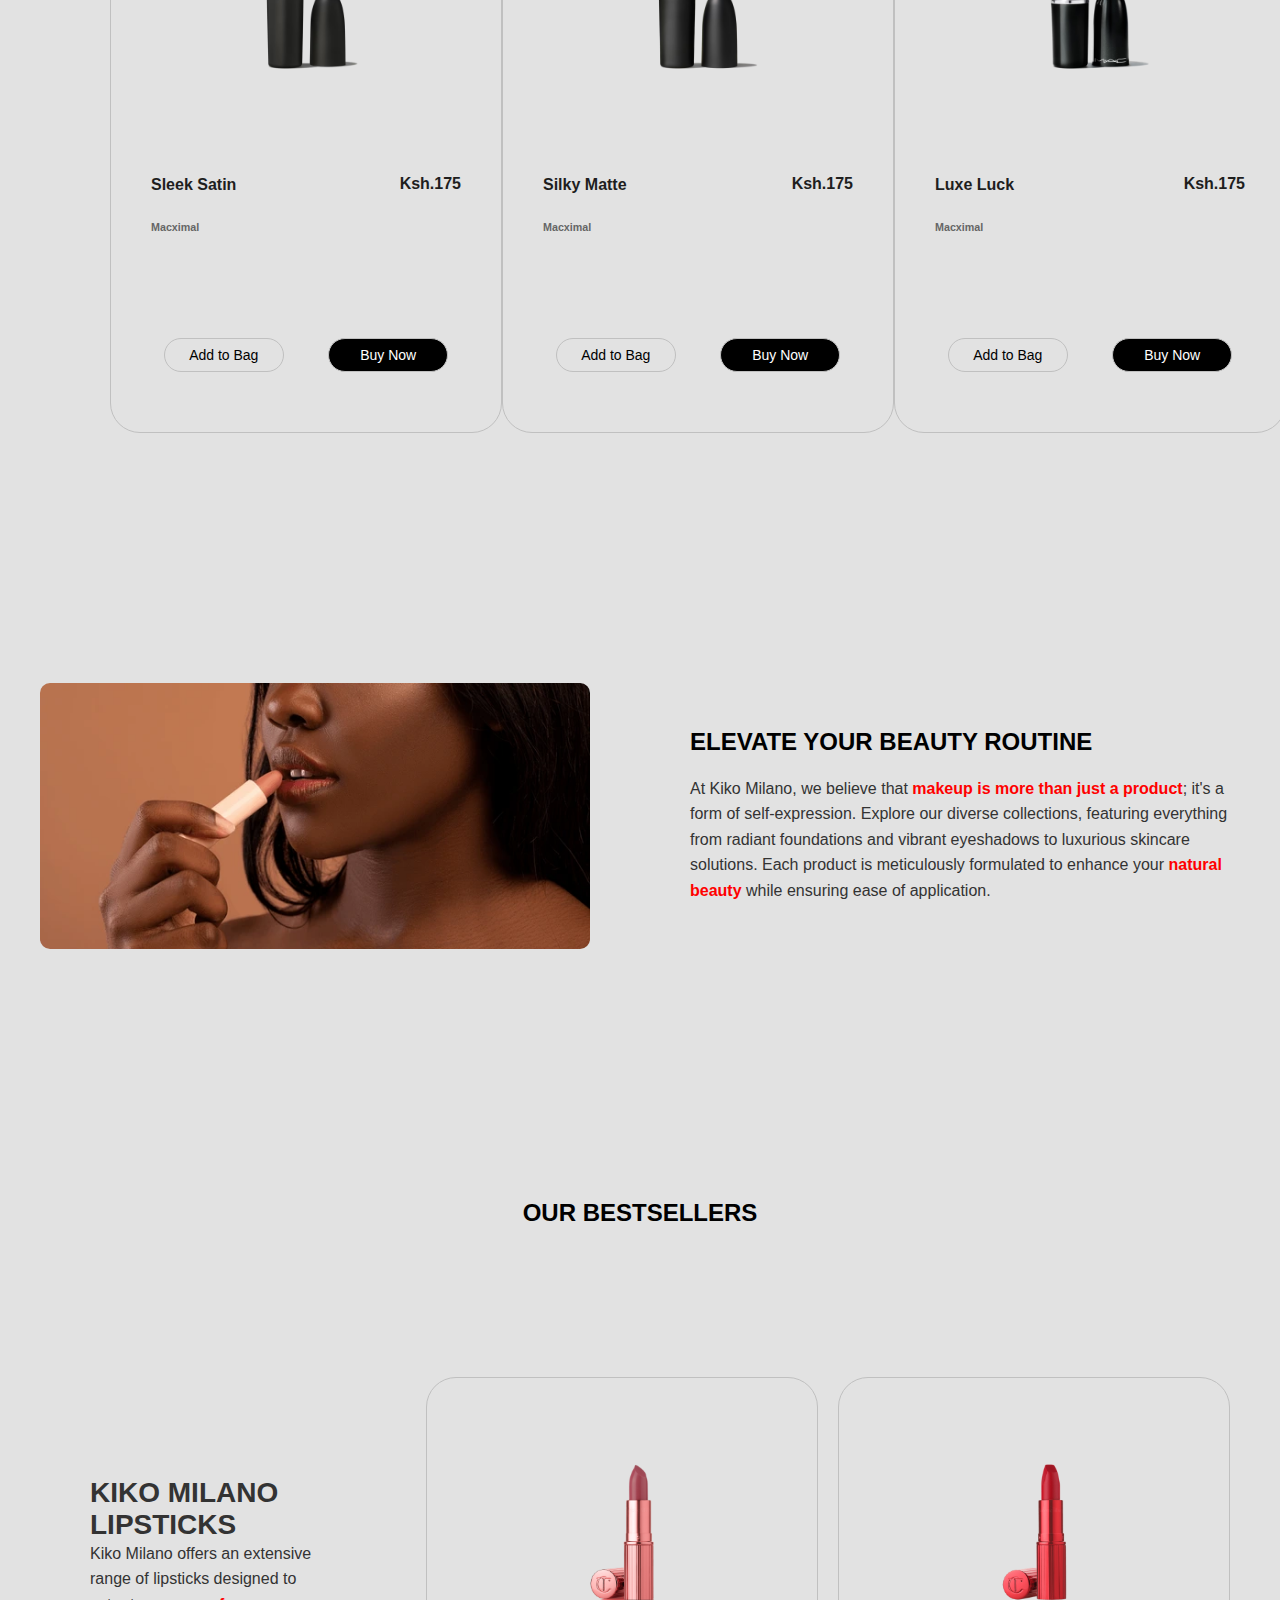
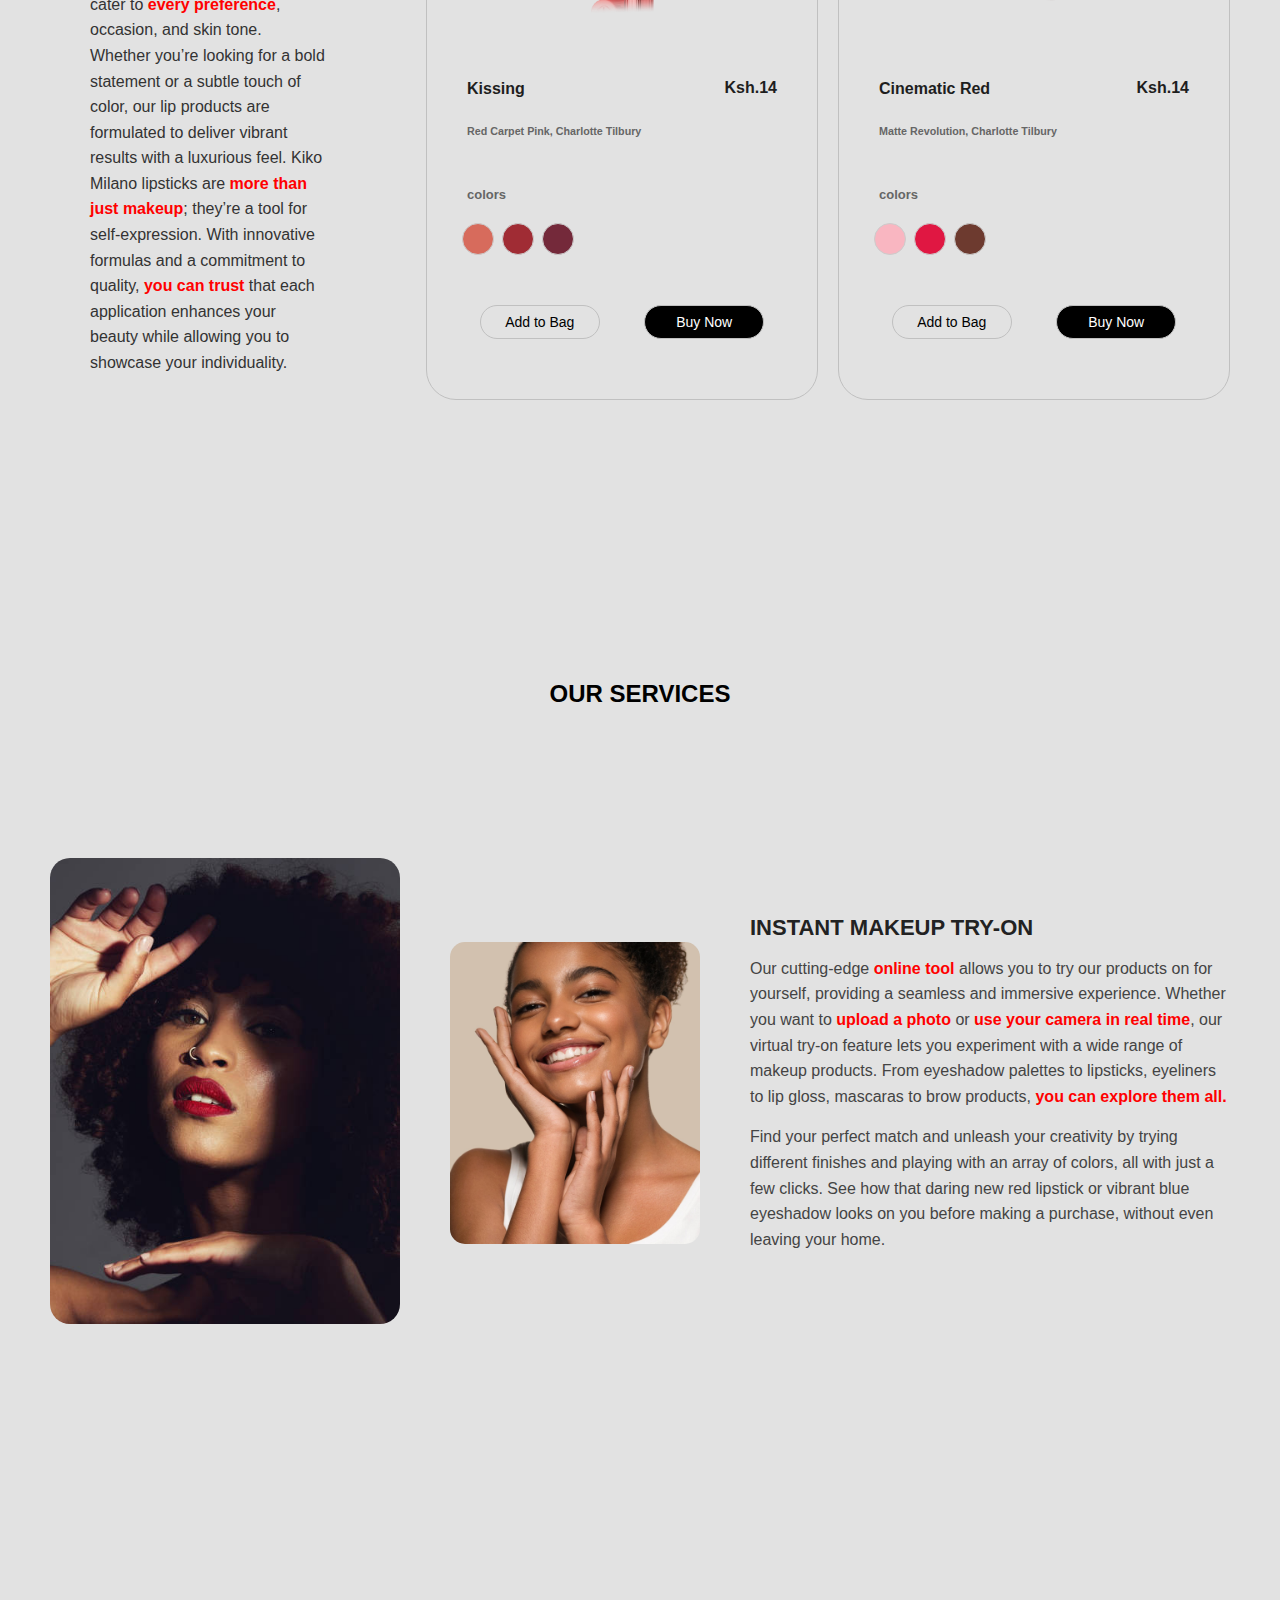
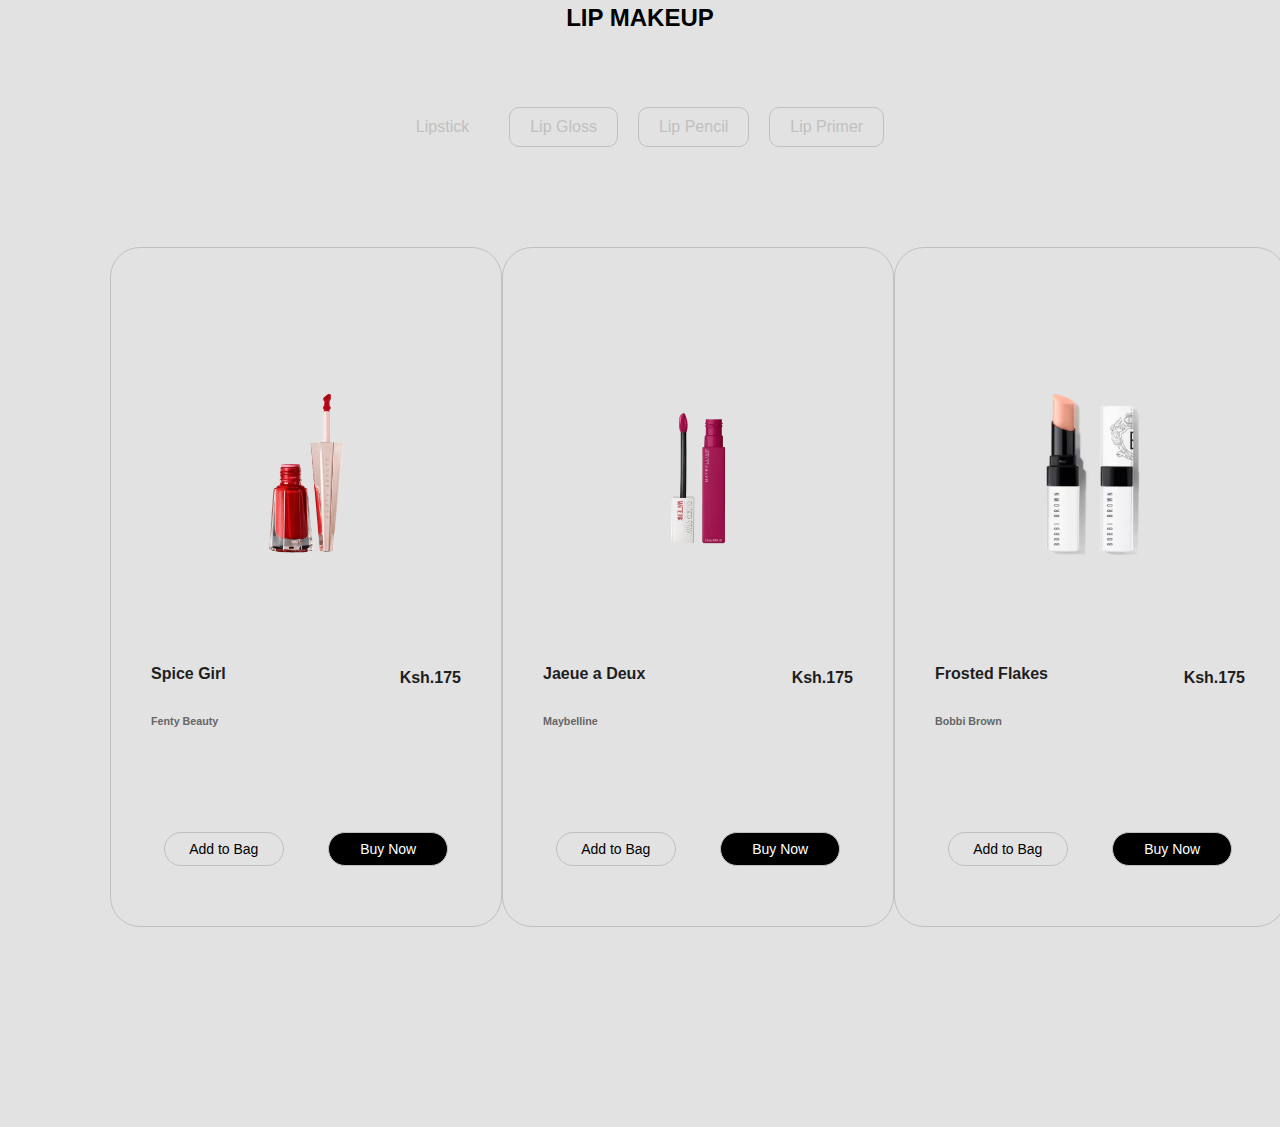
==== commit 3b706162: "mobile view cards update" ====
--- a/lips.html
+++ b/lips.html
@@ -115,7 +115,7 @@
                     <div class="bestsellers-card">
                         <img src="images/seller_one.png" alt="Hydra Shiny Lip Stylo">
                         <h4>Kissing</h4>
-                        <h3>Ksh.14</h3>
+                        <p>Ksh.14</p>
                         <h6>Red Carpet Pink, Charlotte Tilbury</h6>  
                         <h5>colors</h5>                  
                         <div class="color-options">
--- a/lips.css
+++ b/lips.css
@@ -232,7 +232,7 @@
 }
 
 .beauty-image img {
-  width: 600px;
+  width: 550px;
   height: auto;
   border-radius: 10px;
   display: block;
